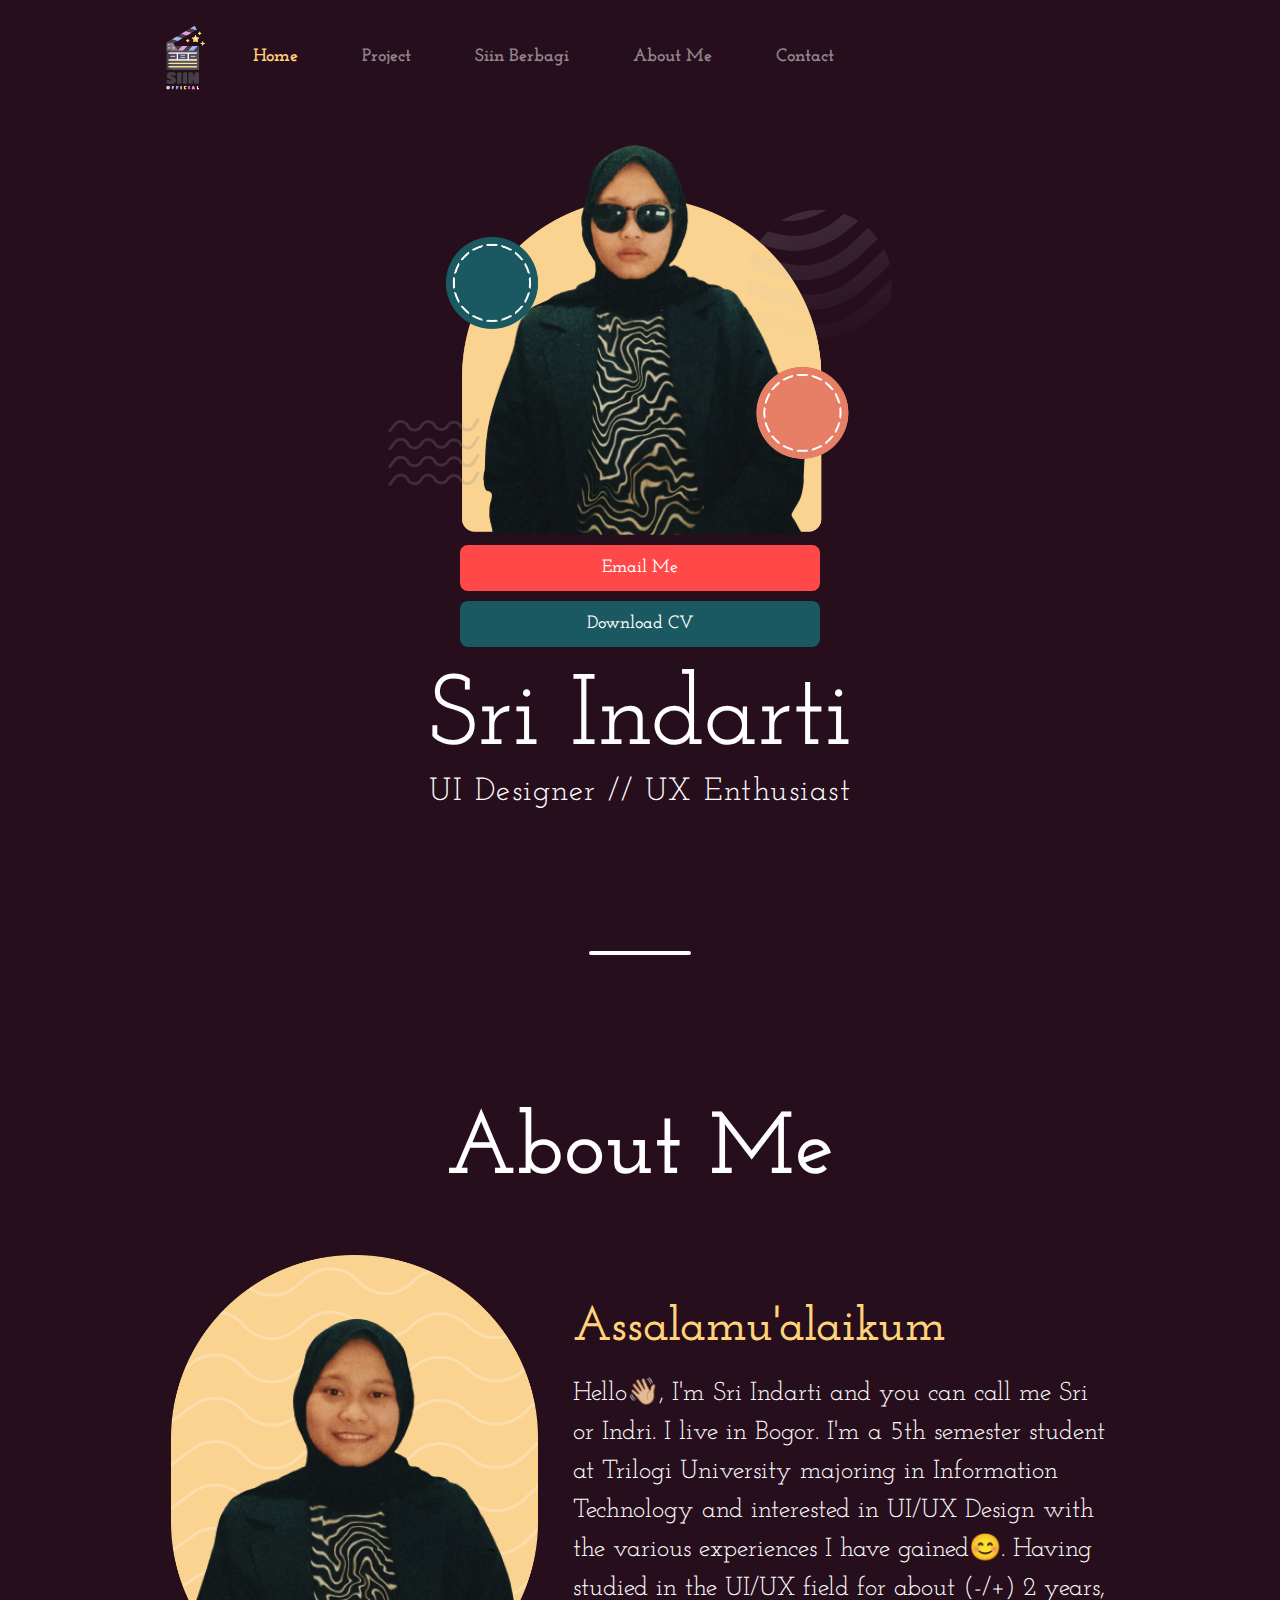
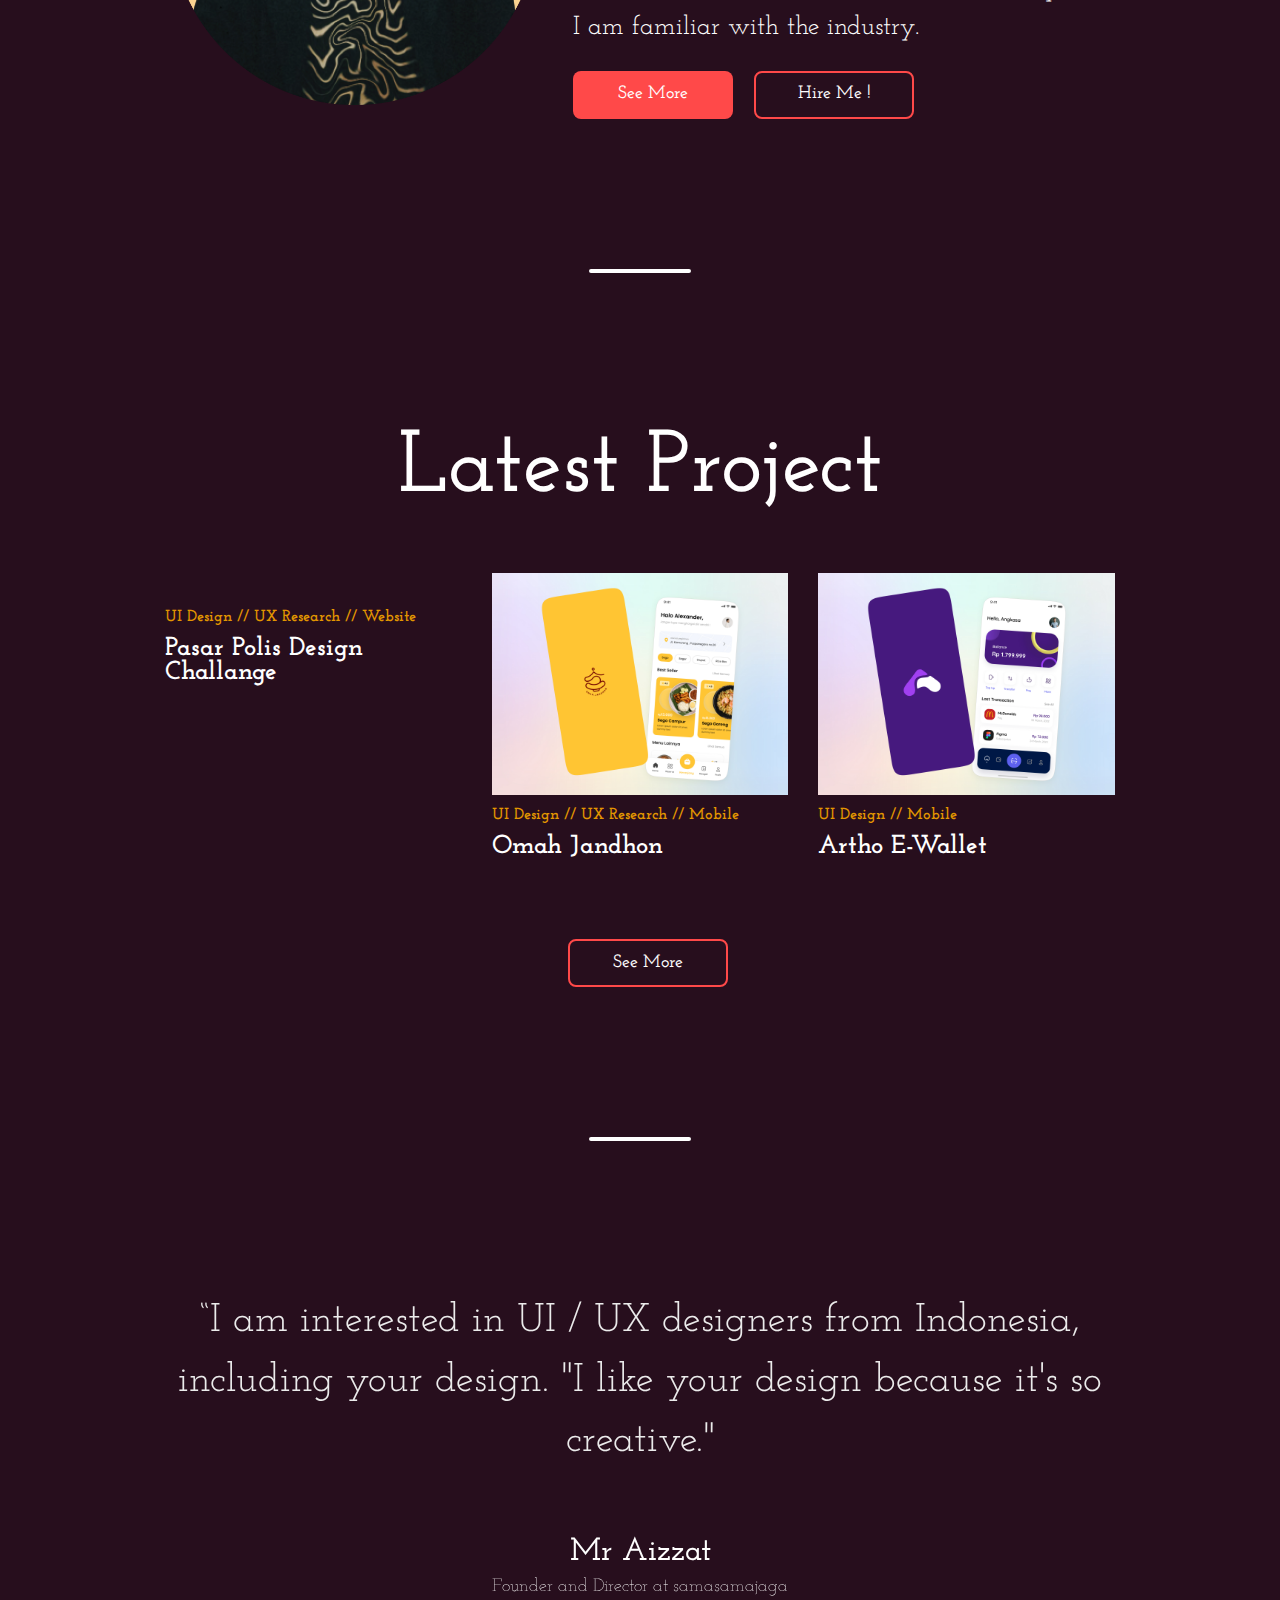
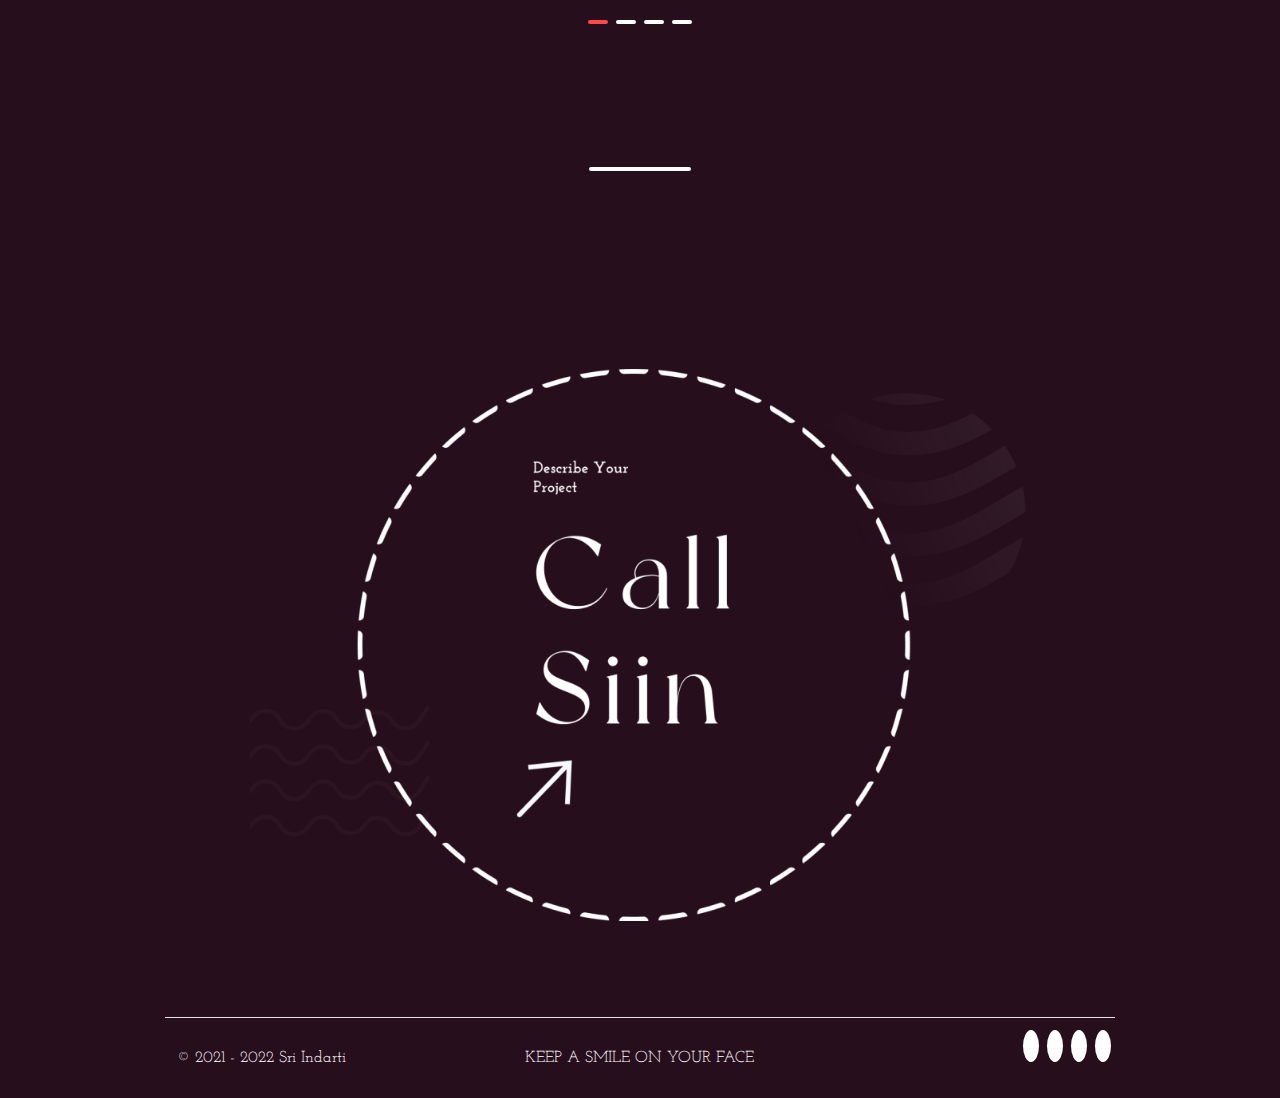
==== index.html @ 89e508bf "Tambah Project" ====
<!doctype html>
<html lang="en">

<head>
      <!-- Required meta tags -->
      <meta charset="utf-8">
      <meta name="viewport" content="width=device-width, initial-scale=1, shrink-to-fit=no">

      <!-- Bootstrap CSS -->
      <link rel="stylesheet" href="https://cdn.jsdelivr.net/npm/bootstrap@4.0.0/dist/css/bootstrap.min.css"
            integrity="sha384-Gn5384xqQ1aoWXA+058RXPxPg6fy4IWvTNh0E263XmFcJlSAwiGgFAW/dAiS6JXm" crossorigin="anonymous">

      <link href="css/landingpage.css" rel="stylesheet" type="text/css" media="screen" />

      <title>Sri Indarti</title>
</head>

<body>
      <!-- Navbar Start -->

      <nav class="navbar navbar-expand-lg navbar-dark">
            <a class="navbar-brand" href="index.html">
                  <img src="image/LGOGO SIIN.png" height="64" alt="">
            </a>
            <button class="navbar-toggler" type="button" data-toggle="collapse" data-target="#navbarNavAltMarkup"
                  aria-controls="navbarNavAltMarkup" aria-expanded="false" aria-label="Toggle navigation">
                  <span class="navbar-toggler-icon"></span>
            </button>
            <div class="collapse navbar-collapse" id="navbarNavAltMarkup">
                  <div class="navbar-nav">
                        <a style="color: #FFD37A;" class="nav-item nav-link active" href="index.html">Home</a>
                        <a class="nav-item nav-link" href="allProject.html">Project</a>
                        <a class="nav-item nav-link" href="siinBerbagi.html">Siin Berbagi</a>
                        <a class="nav-item nav-link" href="about.html">About Me</a>
                        <a class="nav-item nav-link" href="contact.html">Contact</a>
                  </div>
            </div>
      </nav>

      <!-- Navbar End -->


      <!-- Foto Start -->

      <div class="fotoUtama">
            <img class="fotoSatu" src="image/fotoTerbaru.png" height="420px" alt="">
      </div>

      <div class="button1">
            <a class="link" href="mailto:sriiindarti03@gmail.com">
                  <button type="button" class="btn btn-primary btn1">Email Me</button>
            </a>
      </div>

      <div class="button2">
            <a class="link" href="https://drive.google.com/file/d/1ih55jn61jZF_t4b8tbI4zZSFJkYlWLUg/view?usp=sharing" target="_blank">
                  <button type="button" class="btn btn-primary btn2">Download CV</button>
            </a>
      </div>

      <div class="nama">
            <h1>Sri Indarti</h1>
            <h2>UI Designer // UX Enthusiast</h2>
      </div>

      <!-- Foto End -->

      <hr class="garis">

      <div class="container-fluid about marginDiv ">
            <h1>About Me</h1>
            <div class="row">
                  <div class="col-lg-5 col-12" style="text-align: center;">
                        <img class="fotoDua" src="image/fotoKedua.png" height="450px" alt="">
                  </div>
                  <div class="col-lg-7 col-12 tengah">
                        <h4>Assalamu'alaikum</h4>
                        <p>Hello👋🏼, I'm Sri Indarti and you can call me Sri or Indri. I live in Bogor. I'm a 5th semester student at Trilogi University majoring in Information Technology and interested in UI/UX Design with the various experiences I have gained😊. Having studied in the UI/UX field for about (-/+) 2 years, I am familiar with the industry. </p>
                        <div class="buttonDouble" style="margin-top: 24px;">
                              <button onclick="location.href='about.html'" type="button" class="btn btn-primary btn3">See More</button>
                              <button type="button" class="btn btn-primary btn31">Hire Me !</button>
                        </div>
                  </div>
            </div>
      </div>

      <hr class="garis">

      <div class="container-fluid about marginDiv ">
            <h1>Latest Project</h1>
            <div class="row">
                  <div class="col-lg-4 col-12">
                        <div>
                              <a class="link" href="https://eight-corleggy-8d2.notion.site/Ada-yang-Baru-dari-Pasar-Polis-Employee-Benefit-2022-69cef97abc334b0baa855a4841270b34" target="_blank">
                                    <img class="fotoProject" src="image/Pasar Polis.jpg" width="100%" alt="">
                              </a>
                              
                        </div>
                        <small>UI Design // UX Research // Website</small>
                        <h3>Pasar Polis Design Challange</h3>
                  </div>
                  <div class="col-lg-4 col-12">
                        <div>
                              <a class="link" href="https://www.notion.so/Omah-Jandhon-a2ee71519dfa44f3a3e365c5f49aeabe" target="_blank">
                                    <img class="fotoProject" src="image/OmahJandhon.jpg" width="100%" alt="">
                              </a>
                              
                        </div>
                        <small>UI Design // UX Research // Mobile</small>
                        <h3>Omah Jandhon</h3>
                  </div>
                  <div class="col-lg-4 col-12">
                        <div>
                              <a class="link" href="https://dribbble.com/shots/18641428-Artho-E-Wallet?utm_source=Clipboard_Shot&utm_campaign=sriindarti&utm_content=Artho%20E-Wallet&utm_medium=Social_Share&utm_source=Clipboard_Shot&utm_campaign=sriindarti&utm_content=Artho%20E-Wallet&utm_medium=Social_Share" target="_blank">
                                    <img class="fotoProject" src="image/Artho.jpg" width="100%" alt="">
                              </a>
                              
                        </div>
                        <small>UI Design // Mobile</small>
                        <h3>Artho E-Wallet</h3>
                  </div>
            </div>
            <div class="buttonProject">
                  <button onclick="location.href='allProject.html'" type="button" class="btn btn-danger btn31">See More</button>
            </div>
            
      </div>

      <hr class="garis">

      <div class="container-fluid">
            <div class="row">
                  <div class="col-lg-12 mx-auto">
                        <div id="myCarousel" class="carousel slide" data-ride="carousel">
                              <!-- Carousel indicators -->
                              <ol class="carousel-indicators">
                                    <li data-target="#myCarousel" data-slide-to="0" class="active"></li>
                                    <li data-target="#myCarousel" data-slide-to="1"></li>
                                    <li data-target="#myCarousel" data-slide-to="2"></li>
                                    <li data-target="#myCarousel" data-slide-to="3"></li>
                              </ol>   

                              <!-- Wrapper for carousel items -->
                              <div class="carousel-inner">
                                    <div class="carousel-item active">
                                          <p class="testimonial">“I am interested in UI / UX designers from Indonesia, including your design. "I like your design because it's so creative."</p>
                                          <p class="overview">Mr Aizzat</p>
                                          <p class="job">Founder and Director at samasamajaga</p>
                                    </div>
                                    <div class="carousel-item">
                                          <p class="testimonial">“Sri is a person who very talented in UI/UX Design"</p>
                                          <p class="overview">Mr Haikal Naufal</p>
                                          <p class="job">CEO PT Ribrick Teknologi Utama</p>
                                    </div>
                                    <div class="carousel-item">
                                          <p class="testimonial">“Mrs. Sri Indarti Able to work well and professionally, responsible for the assigned tasks, has good skills and experience, can establish relationships and communication both to colleagues and to superiors, Active in team discussions & providing solutions to problems that occur, successfully carrying out all job well. As CEO, I see great potential in her and with proven quality of work and being able to make a real contribution to the company, I highly recommend her and will be a great and important asset. Good luck for your future career journey!"</p>
                                          <p class="overview">Mr Zaki Udin Fauzi Br Utoyo</p>
                                          <p class="job">CEO Career Network</p>
                                    </div>
                                    <div class="carousel-item">
                                          <p class="testimonial">“Mrs Indri has excellent skills in the field of UIUX Design, as well as high integrity. Mrs Indri can manage her time well, even when she is sidelined from lectures and other activities"</p>
                                          <p class="overview">Partner Division</p>
                                          <p class="job">Division UIUX Design at Career Network</p>
                                    </div>
                              </div>

                              <!-- Carousel controls -->
                              <a class="carousel-control-prev" href="#myCarousel" data-slide="prev">
                                    <i class="fa fa-angle-left"></i>
                              </a>
                              <a class="carousel-control-next" href="#myCarousel" data-slide="next">
                                    <i class="fa fa-angle-right"></i>
                              </a>
                        </div>
                  </div>
            </div>
      </div>
      

      <hr class="garis">


      <div class="fotoUtama">
            <a class="link" href="mailto:sriiindarti03@gmail.com">
                  <img class="fotoTiga" src="image/callSiin.png" height="600px" alt="">
            </a>
      </div>


      </div>

      <footer class="container-fluid">
            <hr color="white"/>
            <div class="row">
                  <div class="col-lg-4 footerLeft">
                        <p class="footerText">© 2021 - 2022 Sri Indarti</p>
                  </div>
                  <div class="col-lg-4 footerCenter">
                        <p class="footerText">KEEP A SMILE ON YOUR FACE</p>
                  </div>
                  <div class="col-lg-4 footerRight">
                        <a class="link" href="https://www.linkedin.com/in/sriindarti-0312/" target="_blank"> 
                              <ion-icon class="iconCss" name="logo-linkedin"></ion-icon>
                        </a>
                        <a class="link" href="https://www.instagram.com/sriiiindarti_/" target="_blank"> 
                              <ion-icon class="iconCss" name="logo-instagram"></ion-icon>
                        </a>
                        <a class="link" href="https://www.behance.net/sriindarti" target="_blank"> 
                              <ion-icon class="iconCss" name="logo-behance"></ion-icon>
                        </a>
                        <a class="link" href="https://dribbble.com/sriindarti" target="_blank"> 
                              <ion-icon class="iconCss" name="logo-dribbble"></ion-icon>
                        </a>                       
                  </div>
            </div>
            
      </footer>

      
      <!-- ICON IONS -->
      <script type="module" src="https://unpkg.com/ionicons@5.5.2/dist/ionicons/ionicons.esm.js"></script>
      <script nomodule src="https://unpkg.com/ionicons@5.5.2/dist/ionicons/ionicons.js"></script>


      <!-- Optional JavaScript -->
      <!-- jQuery first, then Popper.js, then Bootstrap JS -->
      <script src="https://code.jquery.com/jquery-3.2.1.slim.min.js"
            integrity="sha384-KJ3o2DKtIkvYIK3UENzmM7KCkRr/rE9/Qpg6aAZGJwFDMVNA/GpGFF93hXpG5KkN" crossorigin="anonymous">
      </script>
      <script src="https://cdn.jsdelivr.net/npm/popper.js@1.12.9/dist/umd/popper.min.js"
            integrity="sha384-ApNbgh9B+Y1QKtv3Rn7W3mgPxhU9K/ScQsAP7hUibX39j7fakFPskvXusvfa0b4Q" crossorigin="anonymous">
      </script>
      <script src="https://cdn.jsdelivr.net/npm/bootstrap@4.0.0/dist/js/bootstrap.min.js"
            integrity="sha384-JZR6Spejh4U02d8jOt6vLEHfe/JQGiRRSQQxSfFWpi1MquVdAyjUar5+76PVCmYl" crossorigin="anonymous">
      </script>
</body>

</html>
---- css/landingpage.css ----
@import url('https://fonts.googleapis.com/css2?family=Josefin+Slab:wght@300;400;500;600;700&family=Roboto+Flex:opsz@8..144&display=swap');

:root
{
      --mainColor:#270E1D;
      --white: #fff;
      --red: #FF4949;
      --green: #1A5862;
      --yellow: #FFD37A;
      --orange: #E29600;
      --softGrey: #ebebeb;
}

body{
      font-family: 'Josefin Slab', serif;
      padding: 0px 150px;
      background-color: var(--mainColor);
}

.contoh{
      background-color: yellow;
}

.garis{
      width: 10%;
      margin-top: 150px;
      margin-bottom: 150px;
      align-items: center;
      border-radius: 8px;
      border: 2px solid var(--white);
      background-color: var(--white);
}

.marginDiv{
      margin-top: 156px;
}

/* ------------- Navbar ------------- */
.navbar{
      font-size: 18px;
      font-weight: bold;
      background-color: var(--mainColor);  
}

.nav-item{
      margin: 16px 24px;
      color: yellow;
}

.nav-item .nav-link{
      color: yellow;
}

.navbar-nav{
      padding: 12px 0px;
}


/* ------------- content ------------- */
.fotoUtama{
      text-align: center;
}

.link{
      text-decoration: none;
      color: var(--white);
}

.btn{
      border: none;
      border-radius: 8px;
}

.button1{
      position: sticky;
      text-align: center;
      margin: 10px;
}

.btn1{
      background-color: var(--red); 
      text-align: center;
      font-weight: 600;
      font-size: 18px;
      width: 360px;
      height: 46px;
}

.button2{
      position: sticky;
      text-align: center;
      margin: 10px;
}

.btn2{
      background-color: var(--green);
      text-align: center;
      font-weight: 600;
      font-size: 18px;
      width: 360px;
      height: 46px;
}

.nama{
      text-align: center;
}

.nama h1{
      text-align: center;
      font-family: 'Josefin Slab';
      font-style: normal;
      font-weight: 500;
      font-size: 100px;
      line-height: 80px;
      margin-top: 32px;
      color: var(--white);
}

.nama h2{
      font-family: 'Josefin Slab';
      font-style: normal;
      font-weight: 400;
      font-size: 32px;
      line-height: 18px;
      letter-spacing: 1.5px;
      margin-top: 24px;
      margin-bottom: 150px;
      color: var(--white);
}

.tengah{
      margin-top: 45px;
}

.about h1{
      text-align: center;
      font-family: 'Josefin Slab';
      font-style: normal;
      font-weight: 600;
      font-size: 88px;
      line-height: 80px;
      margin-bottom: 64px;
      color: var(--white);
}

.about h4{
      font-size: 48px;
      font-weight: 600;
      color: var(--yellow);
}

.about h3{
      font-style: normal;
      font-weight: 800;
      font-size: 26px;
      line-height: 24px;
      color: var(--white);
}

.about small{
      font-weight: 700;
      font-size: 16px;
      line-height: 40px;
      color: var(--orange);
}

.about p{
      margin-top: 16px;
      font-size: 26px;
      font-weight: 400px;
      color: var(--white);
}

.btn3{
      background-color: var(--red);
      width: 160px;
      height: 48px;
      text-align: center;
      font-weight: 600;
      font-size: 18px;
      border-radius: 8px;
}

.btn31{
      background-color: var(--mainColor);
      width: 160px;
      height: 48px;
      text-align: center;
      font-weight: 600;
      font-size: 18px;
      margin-left: 16px;
      border-radius: 8px;
      border: 2px solid var(--red);
}


/* ------------- Testimonial ------------- */
.testimonial{
      font-size: 40px;
}

.col-center {
	margin: 0 auto;
	float: none !important;
}

.carousel .carousel-item {
	color: var(--softGrey);
	font-size: 14px;
	text-align: center;
	overflow: hidden;
	min-height: 290px;
}

.carousel .overview {	
	font-family: 'Josefin Slab';
      font-style: normal;
      font-weight: 600;
      font-size: 32px;
      line-height: 18px;
      margin-top: 72px;
      margin-bottom: 20px;
      color: var(--white);
}

.carousel .job {
      font-weight: 200;
      font-size: 18px;
      line-height: 12px;
      color: var(--white);
      margin-bottom: 24px;
}

.carousel-indicators {
	bottom: -24px;
}

.carousel-indicators li, .carousel-indicators li.active {
	width: 20px;
	height: 4px;
	margin: 1px 4px;
	border-radius: 50px;
	border: none;
}

.carousel-indicators li {	
	background: var(--white);
	border-color: transparent;
}

.carousel-indicators li.active {	
	background: var(--red);		
}

.footerText{
      height: 16px;
      padding: 8px;
      color: var(--white);
      margin: 4px;
}

.iconCss{
      height: 16px;
      width: 16px;
      padding: 8px;
      color: var(--mainColor);
      background-color: var(--white);
      border-radius: 100%;
      margin: 4px;
}

.buttonProject{
      text-align: center;
      align-items: center;
      margin-top: 72px;
}

footer{
      margin-top: 96px;
      margin-bottom: 40px;
}

.footerLeft{
      text-align: left;
}

.footerCenter{
      text-align: center;
}

.footerRight{
      text-align: right;
}


/* ------------- Media Queries ------------- */
@media screen and (max-width: 500px) {
      body{
            font-family: 'Josefin Slab', serif;
            padding: 16px 16px;
            background-color: var(--mainColor);
      }

      .garis{
            width: 10%;
            margin-top: 96px;
            margin-bottom: 96px;
            align-items: center;
            border-radius: 8px;
            border: 2px solid var(--white);
            background-color: var(--white);
      }

      img{
            height: 40px;
      }
      .fotoSatu{
            height: 275px;
            margin-top: 24px;
      }
      .button1{
            position: sticky;
            text-align: center;
            margin: 10px;
      }

      .btn1{
            background-color: var(--red);
            width: 250px;
            height: 45px;
            text-align: center;
            font-weight: 600;
            font-size: 16px;
      }

      .button2{
            position: sticky;
            text-align: center;
            margin: 10px;
      }
      
      .btn2{
            background-color: var(--green);
            width: 250px;
            height: 45px;
            text-align: center;
            font-weight: 600;
            font-size: 16px;
      }
      
      .nama h1{
            text-align: center;
            font-family: 'Josefin Slab';
            font-style: normal;
            font-weight: 500;
            font-size: 72px;
            line-height: 80px;
            margin-top: 24px;
            color: var(--white);
      }

      .nama h2{
            font-family: 'Josefin Slab';
            font-style: normal;
            font-weight: 400;
            font-size: 22px;
            line-height: 18px;
            letter-spacing: 1.5px;
            margin-top: 12px;
            color: var(--white);
      }

      .about h1{
            text-align: center;
            font-family: 'Josefin Slab';
            font-style: normal;
            font-weight: 600;
            font-size: 60px;
            line-height: 64px;
            margin-bottom: 40px;
            margin-top: 0px;
            color: var(--white);
      }

      .about h3{
            font-style: normal;
            font-weight: 800;
            font-size: 26px;
            line-height: 24px;
            color: var(--white);
            margin-bottom: 35px;
      }
      
      .about small{
            font-weight: 600;
            font-size: 15px;
            line-height: 40px;
            color: var(--yellow);
      }

      .fotoProject{
            width: 100%;
            height: 100%;
      }
      .fotoDua{
            height: 300px;
      }

      .about h4{
            text-align: center;
            font-size: 40px;
            font-weight: 600;
            color: var(--yellow);
      }
      
      .about p{
            text-align: center;
            margin-top: 16px;
            font-size: 18px;
            font-weight: 400px;
            color: var(--white);
      }

      .buttonDouble{
            text-align: center;
      }

      .btn3{
            background-color: var(--red);
            width: 130px;
            height: 48px;
            text-align: center;
            font-weight: 600;
            font-size: 18px;
            border-radius: 8px;
      }
      
      .btn31{
            background-color: var(--mainColor);
            width: 130px;
            height: 48px;
            text-align: center;
            font-weight: 600;
            font-size: 18px;
            margin-left: 16px;
            border-radius: 8px;
            border: 2px solid var(--red);
      }

      .fotoTiga{
            height: 250px;
            margin-top: -70px;
      }

      .buttonProject{
            text-align: center;
            align-items: center;
            margin-top: 24px;
      }

      .testimonial{
            font-size: 28px;
      }

      .carousel .overview {	
            font-family: 'Josefin Slab';
            font-style: normal;
            font-weight: 600;
            font-size: 20px;
            line-height: 18px;
            margin-top: 72px;
            margin-bottom: 20px;
            color: var(--white);
      }
      
      .carousel .job {
            font-weight: 200;
            font-size: 13px;
            line-height: 12px;
            color: var(--white);
            margin-bottom: 24px;
      }

      .footerLeft{
            text-align: center;
            margin-top: 16px;
      }
      
      .footerCenter{
            text-align: center;
            margin-top: 24px;
      }
      
      .footerRight{
            text-align: center;
            margin-top: 32px;
      }
}
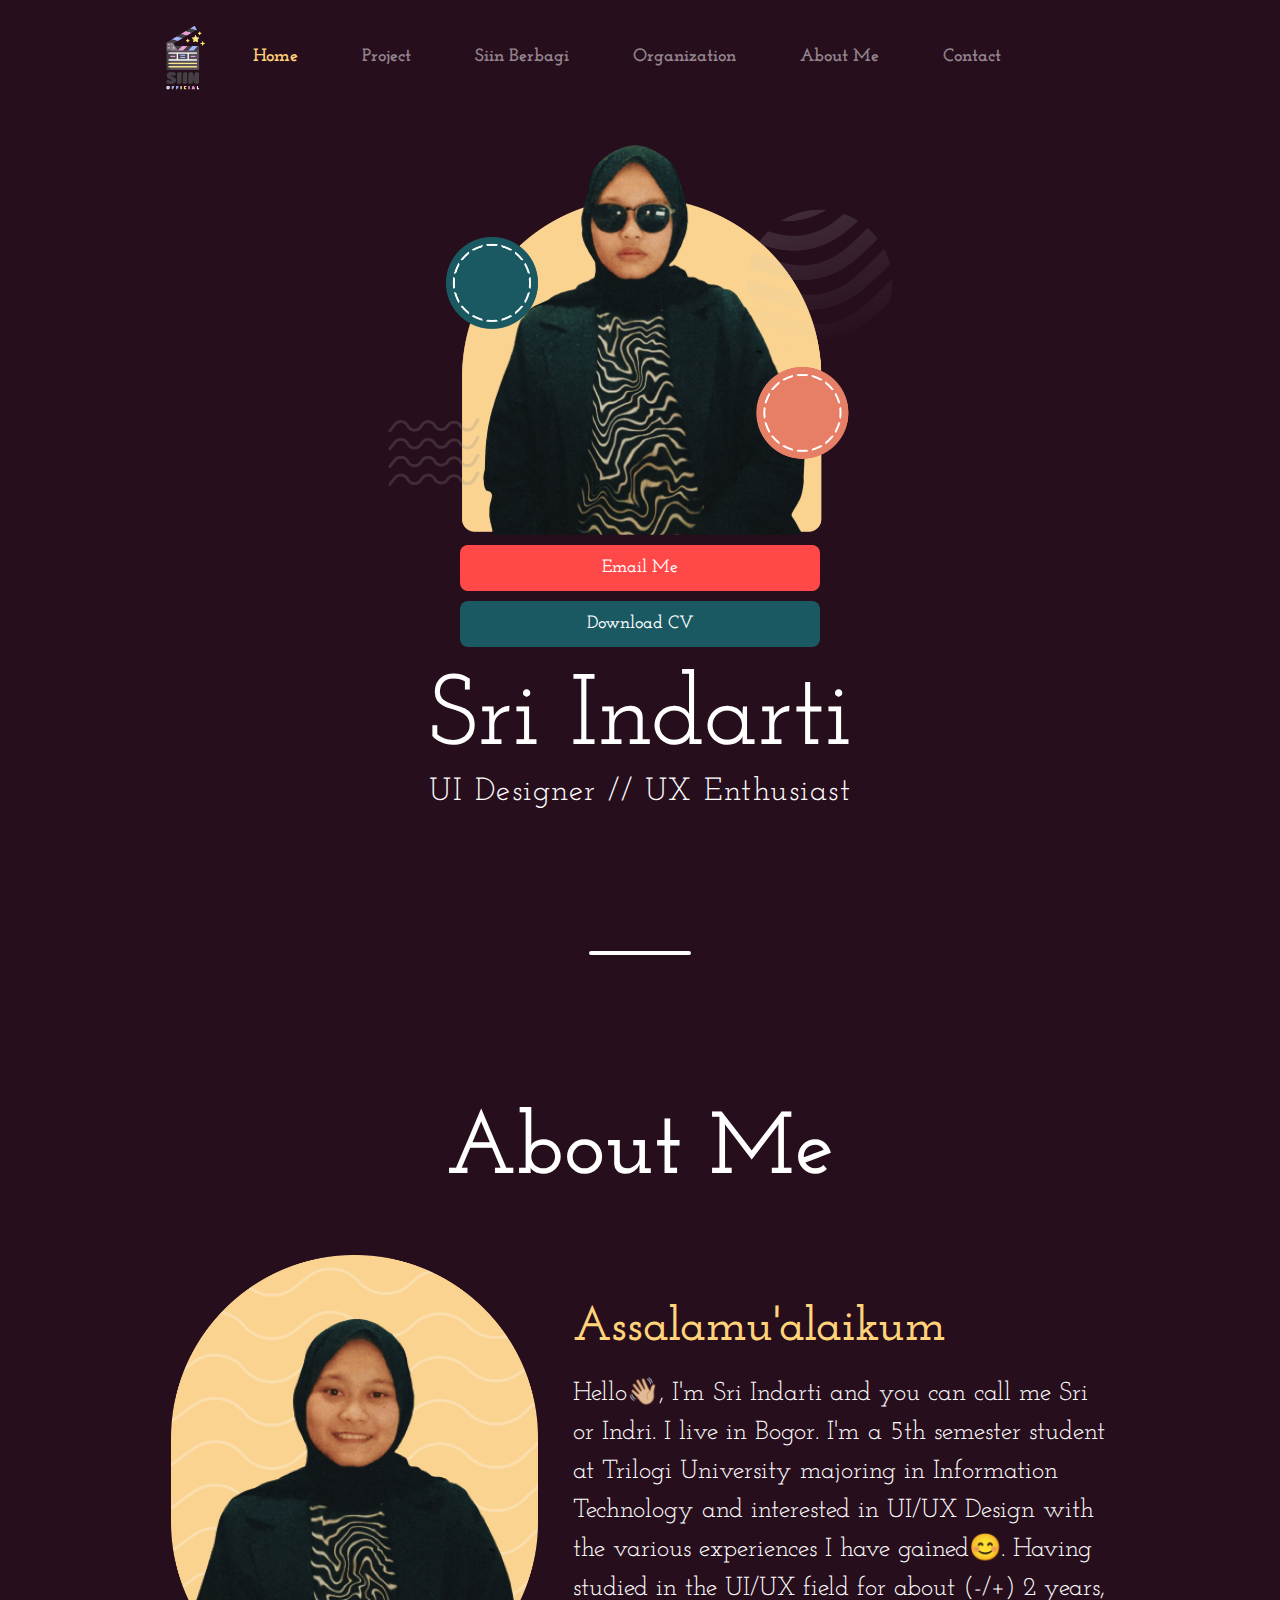
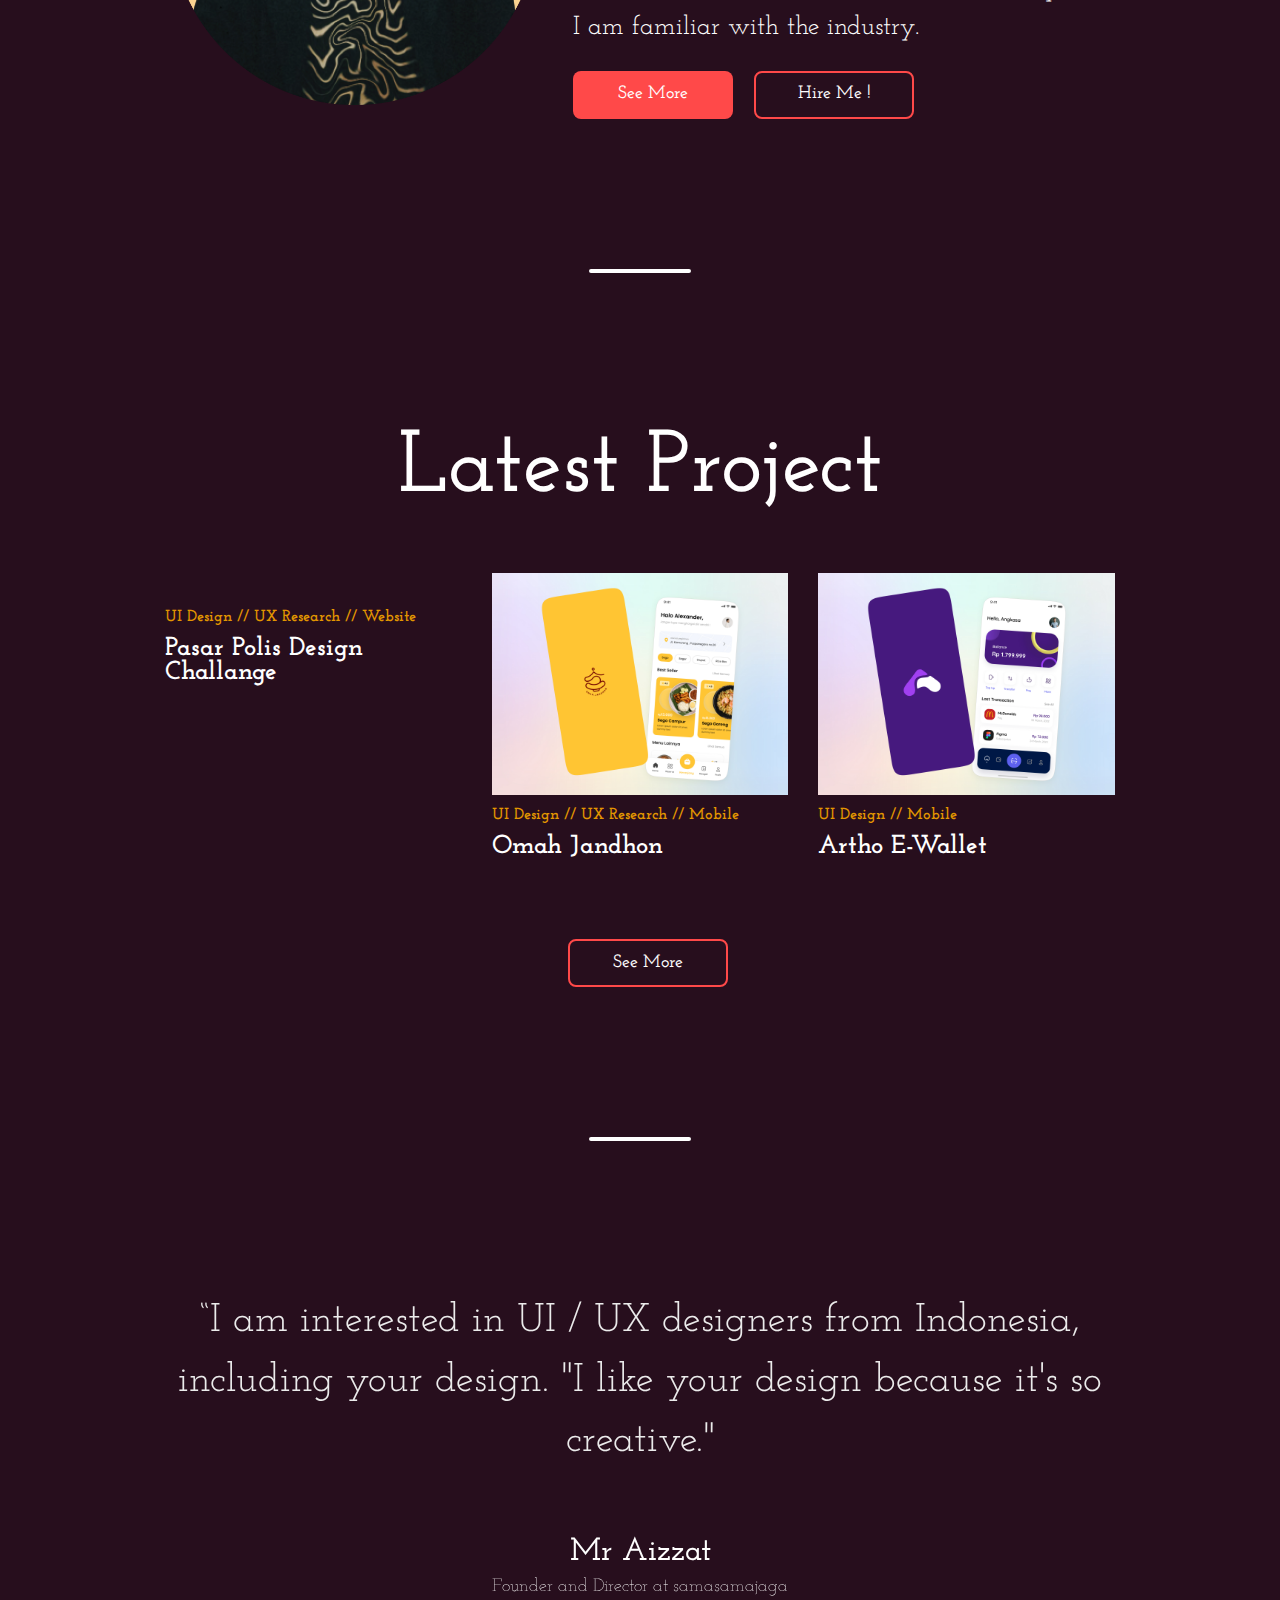
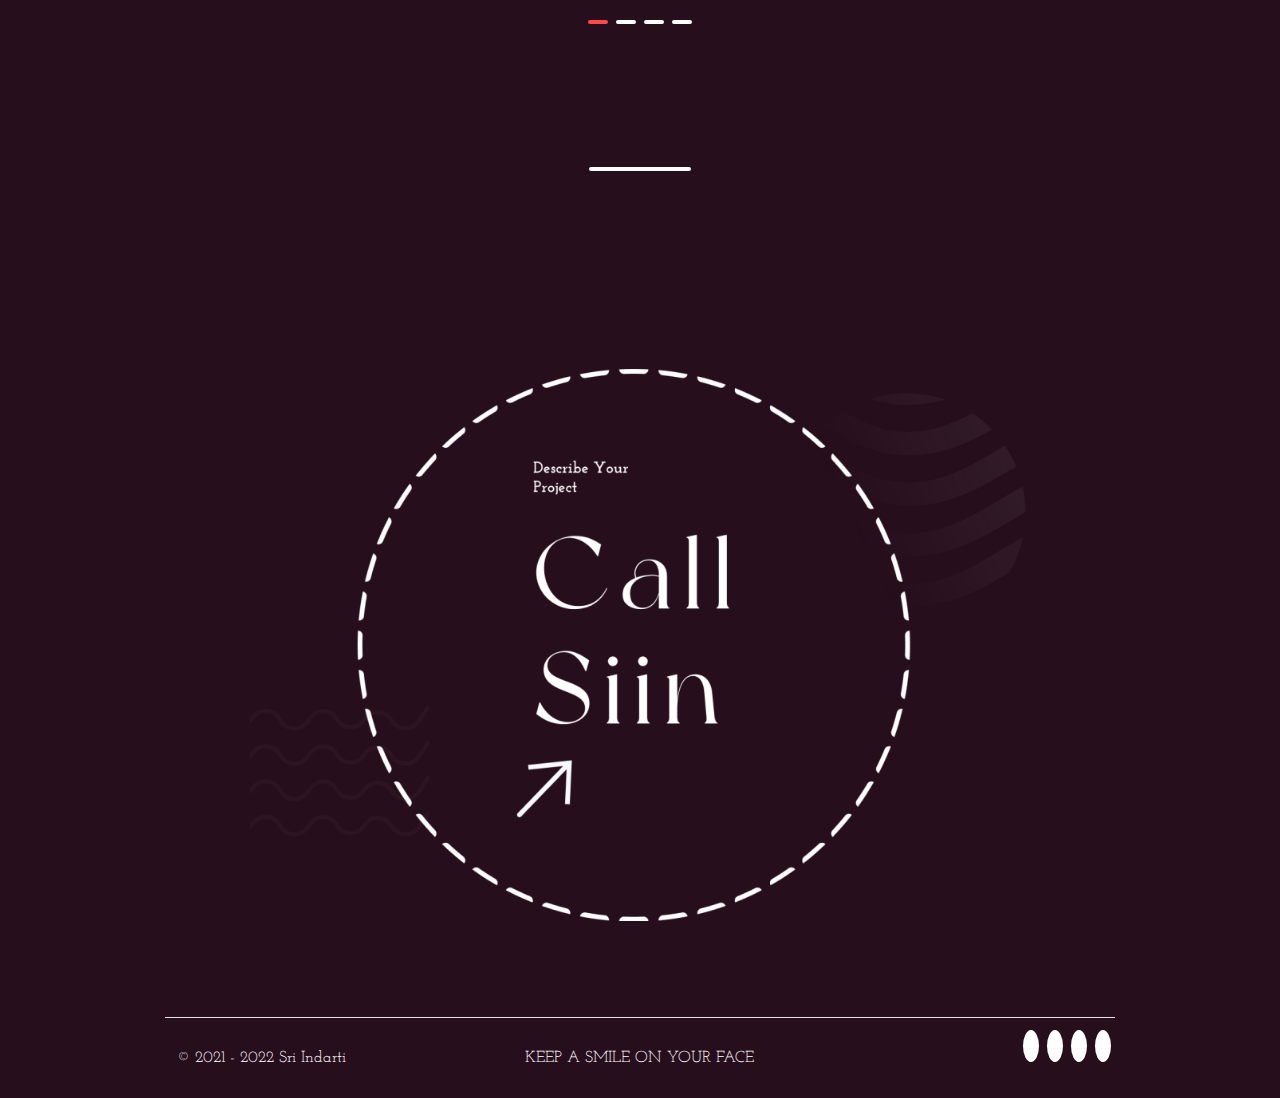
==== commit 0012eaa5: "Nambahin Nav Organization" ====
--- a/index.html
+++ b/index.html
@@ -31,6 +31,7 @@
                         <a style="color: #FFD37A;" class="nav-item nav-link active" href="index.html">Home</a>
                         <a class="nav-item nav-link" href="allProject.html">Project</a>
                         <a class="nav-item nav-link" href="siinBerbagi.html">Siin Berbagi</a>
+                        <a class="nav-item nav-link" href="contact.html">Organization</a>
                         <a class="nav-item nav-link" href="about.html">About Me</a>
                         <a class="nav-item nav-link" href="contact.html">Contact</a>
                   </div>
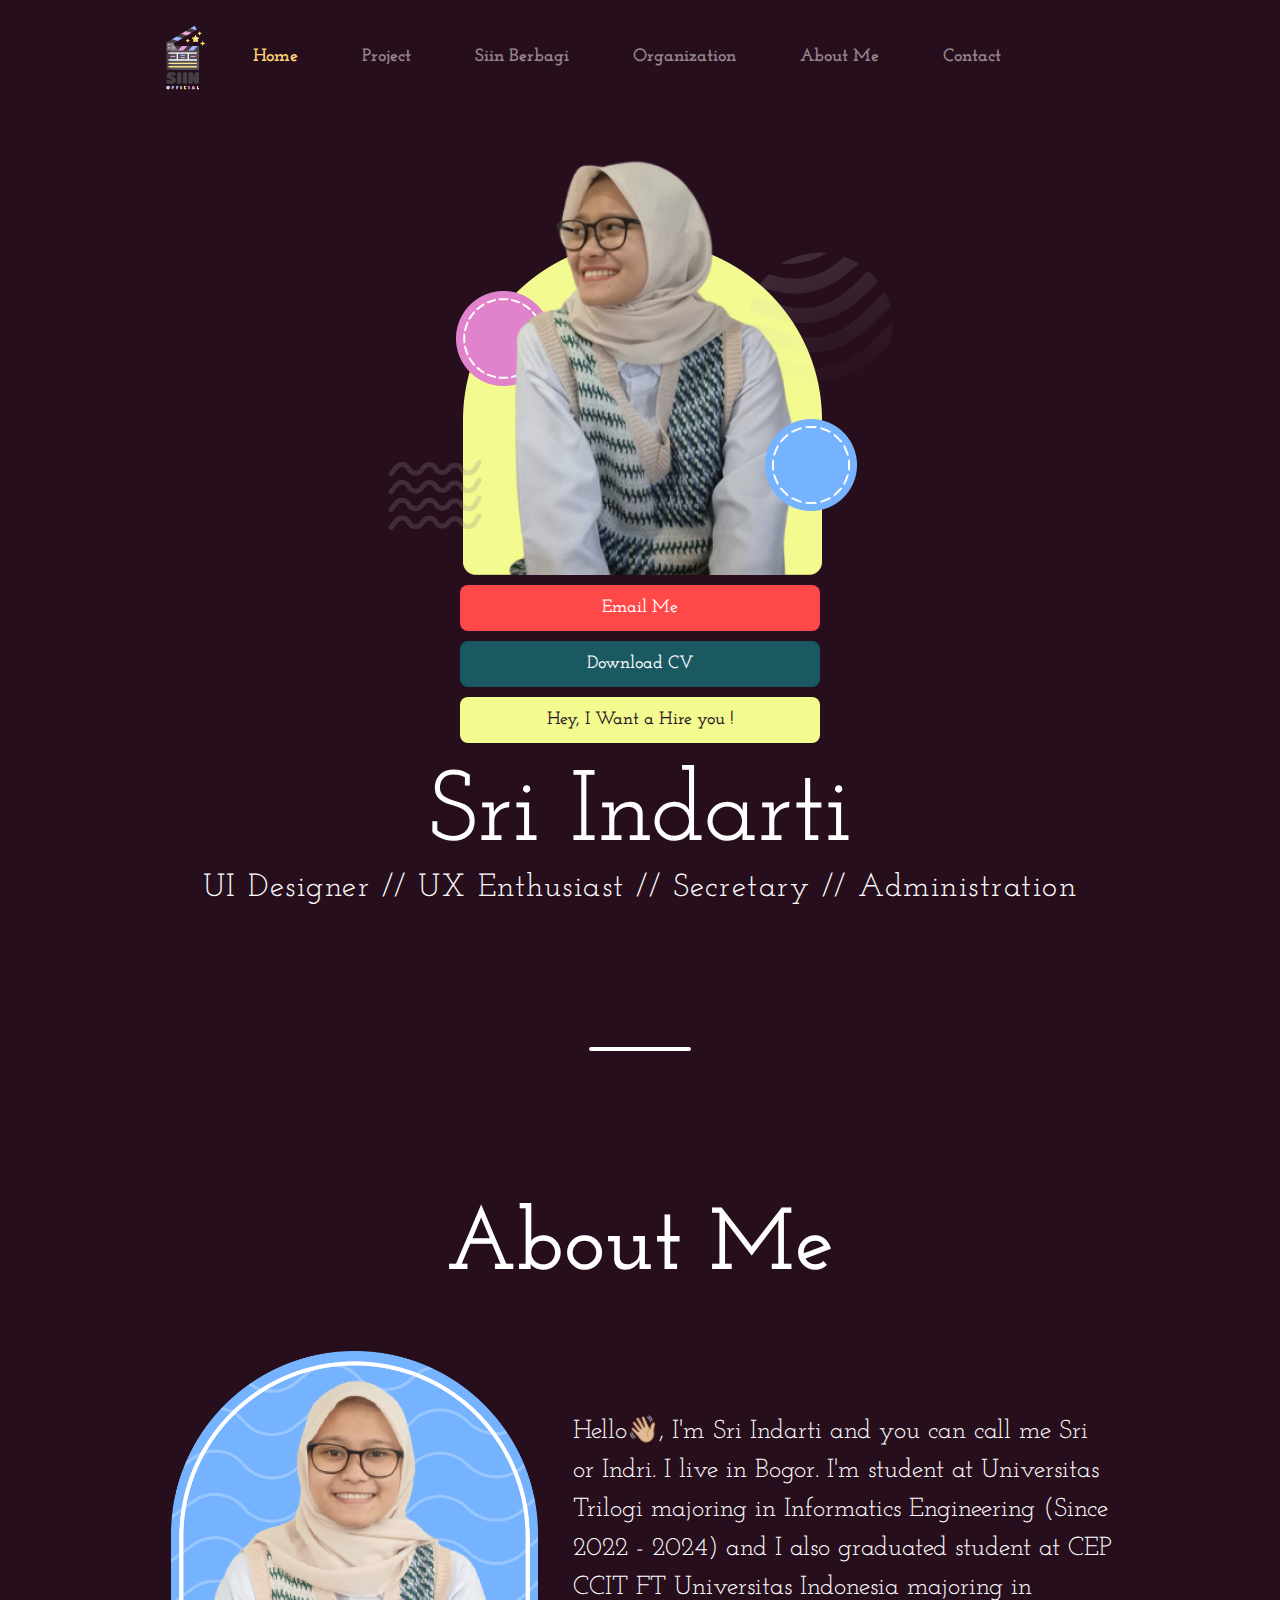
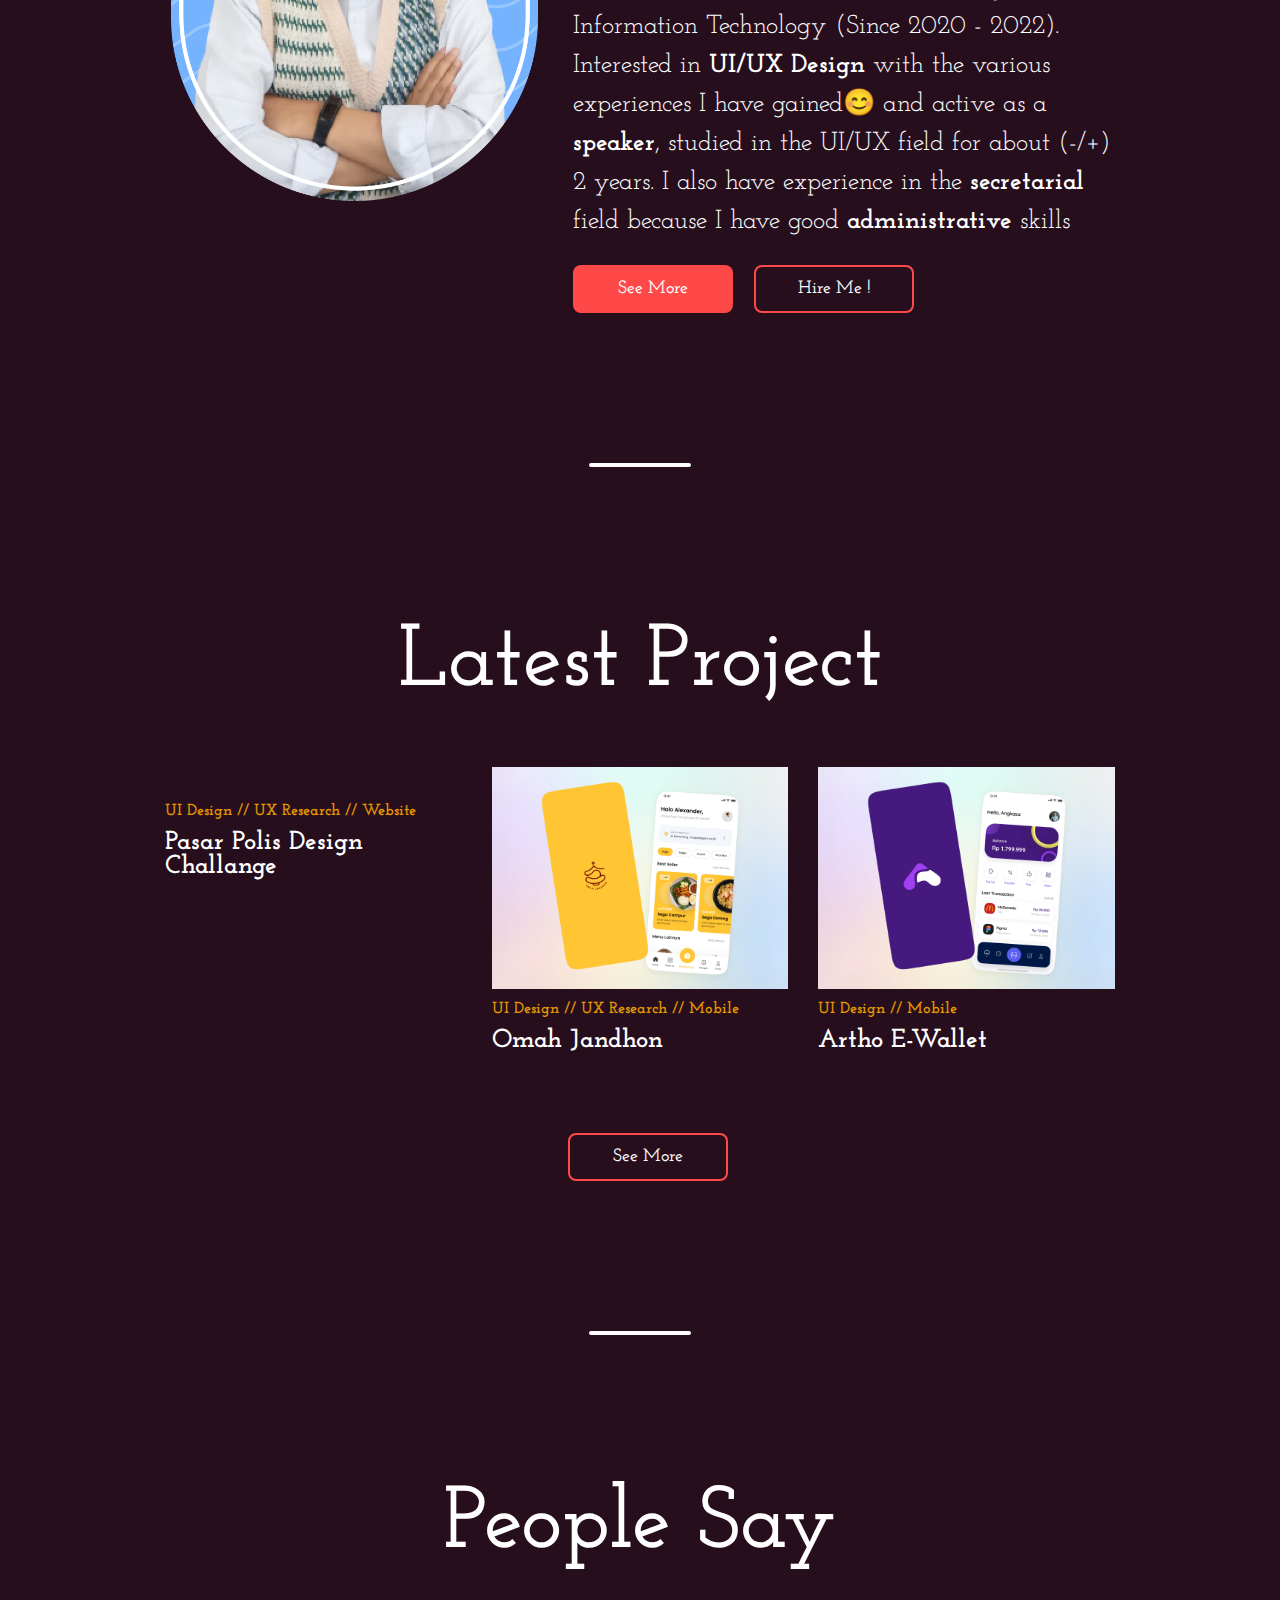
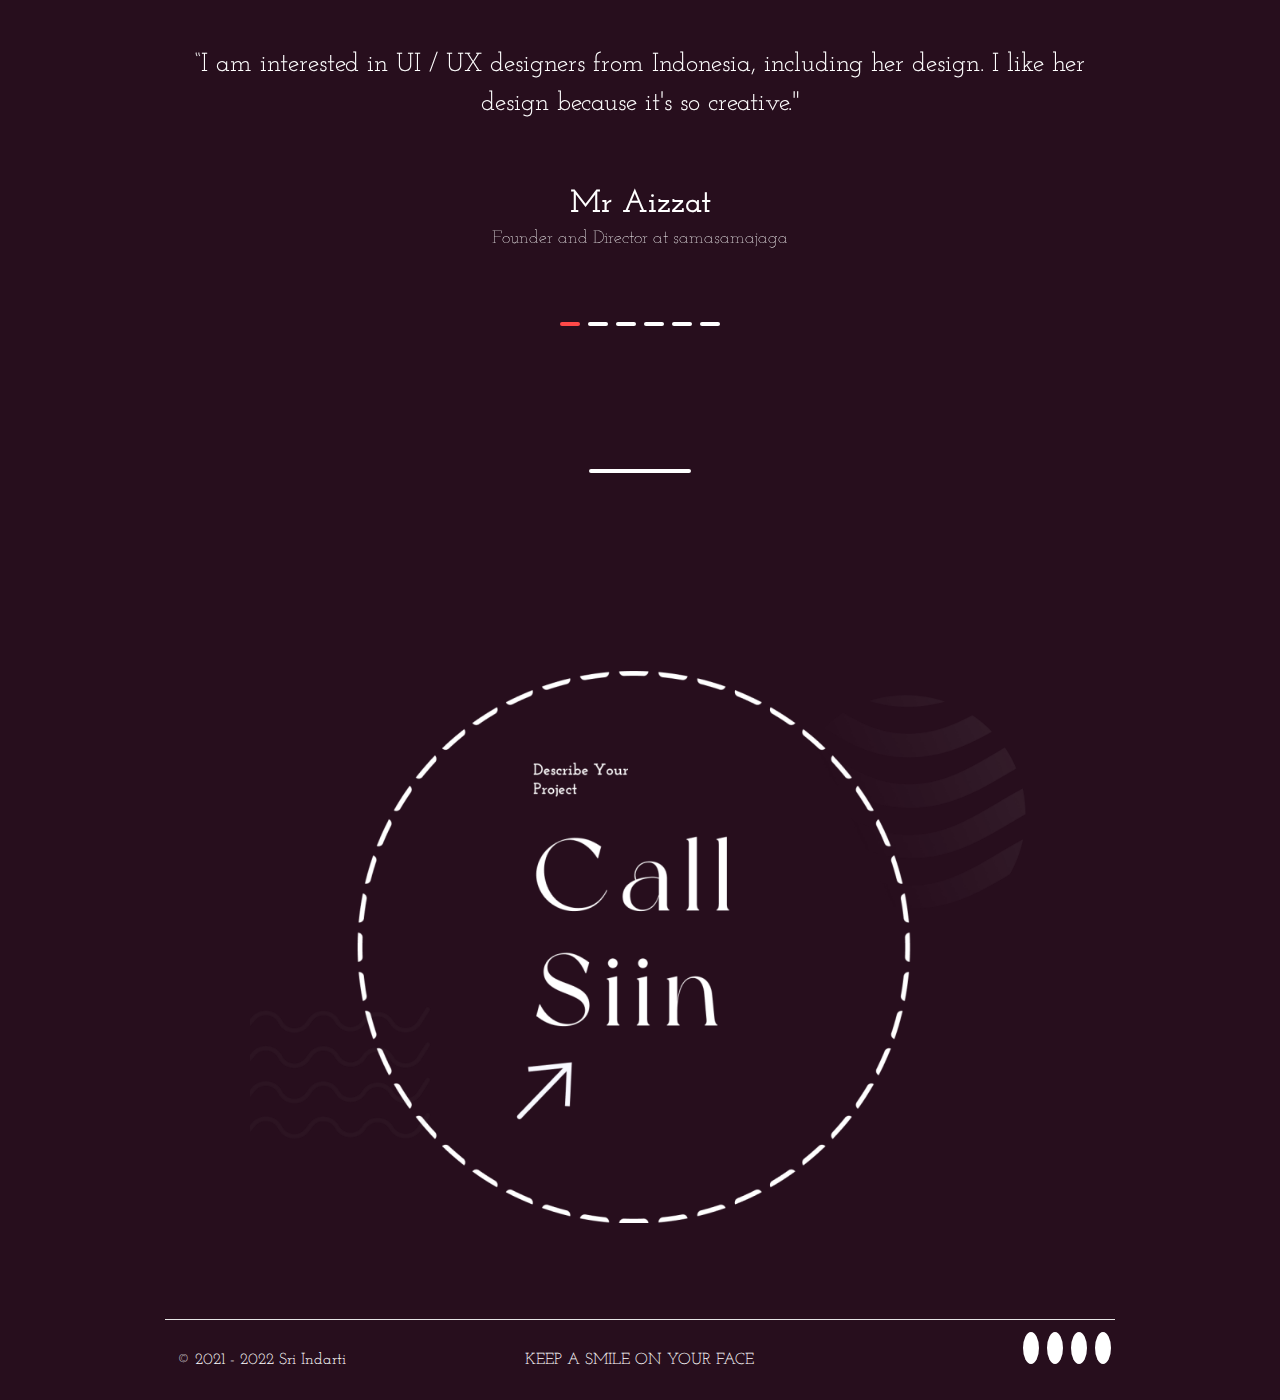
==== commit 142310f2: "Ubah Home" ====
--- a/index.html
+++ b/index.html
@@ -44,7 +44,7 @@
       <!-- Foto Start -->
 
       <div class="fotoUtama">
-            <img class="fotoSatu" src="image/fotoTerbaru.png" height="420px" alt="">
+            <img class="fotoSatu" src="image/fotoTerbaru.png" height="460px" alt="">
       </div>
 
       <div class="button1">
@@ -59,9 +59,15 @@
             </a>
       </div>
 
+      <div class="button3q">
+            <a class="link" href="mailto:sriiindarti03@gmail.com">
+                  <button type="button" class="btn btn-primary btn3q">Hey, I Want a Hire you !</button>
+            </a>
+      </div>
+
       <div class="nama">
             <h1>Sri Indarti</h1>
-            <h2>UI Designer // UX Enthusiast</h2>
+            <h2>UI Designer // UX Enthusiast // Secretary // Administration</h2>
       </div>
 
       <!-- Foto End -->
@@ -75,8 +81,8 @@
                         <img class="fotoDua" src="image/fotoKedua.png" height="450px" alt="">
                   </div>
                   <div class="col-lg-7 col-12 tengah">
-                        <h4>Assalamu'alaikum</h4>
-                        <p>Hello👋🏼, I'm Sri Indarti and you can call me Sri or Indri. I live in Bogor. I'm a 5th semester student at Trilogi University majoring in Information Technology and interested in UI/UX Design with the various experiences I have gained😊. Having studied in the UI/UX field for about (-/+) 2 years, I am familiar with the industry. </p>
+                      
+                        <p>Hello👋🏼, I'm Sri Indarti and you can call me Sri or Indri. I live in Bogor. I'm student at Universitas Trilogi majoring in Informatics Engineering (Since 2022 - 2024) and I also graduated student at CEP CCIT FT Universitas Indonesia majoring in Information Technology (Since 2020 - 2022). Interested in <b>UI/UX Design</b> with the various experiences I have gained😊 and active as a <b>speaker</b>, studied in the UI/UX field for about (-/+) 2 years. I also have experience in the <b>secretarial</b> field because I have good <b>administrative</b> skills</p>
                         <div class="buttonDouble" style="margin-top: 24px;">
                               <button onclick="location.href='about.html'" type="button" class="btn btn-primary btn3">See More</button>
                               <button type="button" class="btn btn-primary btn31">Hire Me !</button>
@@ -100,6 +106,7 @@
                         <small>UI Design // UX Research // Website</small>
                         <h3>Pasar Polis Design Challange</h3>
                   </div>
+
                   <div class="col-lg-4 col-12">
                         <div>
                               <a class="link" href="https://www.notion.so/Omah-Jandhon-a2ee71519dfa44f3a3e365c5f49aeabe" target="_blank">
@@ -110,6 +117,7 @@
                         <small>UI Design // UX Research // Mobile</small>
                         <h3>Omah Jandhon</h3>
                   </div>
+                  
                   <div class="col-lg-4 col-12">
                         <div>
                               <a class="link" href="https://dribbble.com/shots/18641428-Artho-E-Wallet?utm_source=Clipboard_Shot&utm_campaign=sriindarti&utm_content=Artho%20E-Wallet&utm_medium=Social_Share&utm_source=Clipboard_Shot&utm_campaign=sriindarti&utm_content=Artho%20E-Wallet&utm_medium=Social_Share" target="_blank">
@@ -129,7 +137,8 @@
 
       <hr class="garis">
 
-      <div class="container-fluid">
+      <div class="container-fluid about">
+            <h1>People Say</h1>
             <div class="row">
                   <div class="col-lg-12 mx-auto">
                         <div id="myCarousel" class="carousel slide" data-ride="carousel">
@@ -139,29 +148,46 @@
                                     <li data-target="#myCarousel" data-slide-to="1"></li>
                                     <li data-target="#myCarousel" data-slide-to="2"></li>
                                     <li data-target="#myCarousel" data-slide-to="3"></li>
+                                    <li data-target="#myCarousel" data-slide-to="4"></li>
+                                    <li data-target="#myCarousel" data-slide-to="5"></li>
                               </ol>   
 
                               <!-- Wrapper for carousel items -->
                               <div class="carousel-inner">
                                     <div class="carousel-item active">
-                                          <p class="testimonial">“I am interested in UI / UX designers from Indonesia, including your design. "I like your design because it's so creative."</p>
+                                          <p class="testimonial">“I am interested in UI / UX designers from Indonesia, including her design. I like her design because it's so creative."</p>
                                           <p class="overview">Mr Aizzat</p>
                                           <p class="job">Founder and Director at samasamajaga</p>
                                     </div>
+
                                     <div class="carousel-item">
                                           <p class="testimonial">“Sri is a person who very talented in UI/UX Design"</p>
                                           <p class="overview">Mr Haikal Naufal</p>
                                           <p class="job">CEO PT Ribrick Teknologi Utama</p>
                                     </div>
-                                    <div class="carousel-item">
-                                          <p class="testimonial">“Mrs. Sri Indarti Able to work well and professionally, responsible for the assigned tasks, has good skills and experience, can establish relationships and communication both to colleagues and to superiors, Active in team discussions & providing solutions to problems that occur, successfully carrying out all job well. As CEO, I see great potential in her and with proven quality of work and being able to make a real contribution to the company, I highly recommend her and will be a great and important asset. Good luck for your future career journey!"</p>
+
+                                    <div class="carousel-item">
+                                          <p class="testimonial">“Mrs. Sri Indarti Able to work well and professionally, responsible for the assigned tasks, has good skills and experience, Active in team discussions & providing solutions to problems that occur. As CEO, I see great potential in her and with proven quality of work and being able to make a real contribution to the company, I highly recommend her and will be a great and important asset.</p>
                                           <p class="overview">Mr Zaki Udin Fauzi Br Utoyo</p>
                                           <p class="job">CEO Career Network</p>
                                     </div>
+
                                     <div class="carousel-item">
                                           <p class="testimonial">“Mrs Indri has excellent skills in the field of UIUX Design, as well as high integrity. Mrs Indri can manage her time well, even when she is sidelined from lectures and other activities"</p>
                                           <p class="overview">Partner Division</p>
                                           <p class="job">Division UIUX Design at Career Network</p>
+                                    </div>
+
+                                    <div class="carousel-item">
+                                          <p class="testimonial">“Sri is a great woman in the technology field, especially as a UI/UX Designer. She is active, communicative, and takes the initiative to perfect the UI/UX design until it is perfect and the results of the work are neat, fast, and on time."</p>
+                                          <p class="overview">Ismoyo Novianto Setyadi</p>
+                                          <p class="job">Founder Kampus Tutor</p>
+                                    </div>
+
+                                    <div class="carousel-item">
+                                          <p class="testimonial">“Sri excels in analyzing, documenting, and specifying how our users engage with our app. Her talent for collecting feedback and researching user interactions is truly remarkable. Shortly after the release of our new app design, we received overwhelmingly positive feedback from our users. We are incredibly grateful to have had the opportunity to collaborate with Sri."</p>
+                                          <p class="overview">Fikri Haikal</p>
+                                          <p class="job">Delifoody Co-Founder</p>
                                     </div>
                               </div>
 
--- a/css/landingpage.css
+++ b/css/landingpage.css
@@ -101,6 +101,22 @@
       height: 46px;
 }
 
+.button3q{
+      position: sticky;
+      text-align: center;
+      margin: 10px;
+}
+
+.btn3q{
+      background-color: #F3FA90;
+      color: #270E1D;
+      text-align: center;
+      font-weight: 600;
+      font-size: 18px;
+      width: 360px;
+      height: 46px;
+}
+
 .nama{
       text-align: center;
 }
@@ -315,9 +331,15 @@
             height: 40px;
       }
       .fotoSatu{
-            height: 275px;
+            height: 310px;
             margin-top: 24px;
       }
+
+      .fotoSatuu{
+            width: 310px;
+            margin-top: 24px;
+      }
+
       .button1{
             position: sticky;
             text-align: center;
@@ -341,6 +363,22 @@
       
       .btn2{
             background-color: var(--green);
+            width: 250px;
+            height: 45px;
+            text-align: center;
+            font-weight: 600;
+            font-size: 16px;
+      }
+
+      .button3q{
+            position: sticky;
+            text-align: center;
+            margin: 10px;
+      }
+      
+      .btn3q{
+            background-color: #F3FA90;
+            color: #270E1D;
             width: 250px;
             height: 45px;
             text-align: center;
@@ -364,7 +402,7 @@
             font-style: normal;
             font-weight: 400;
             font-size: 22px;
-            line-height: 18px;
+            line-height: 40px;
             letter-spacing: 1.5px;
             margin-top: 12px;
             color: var(--white);
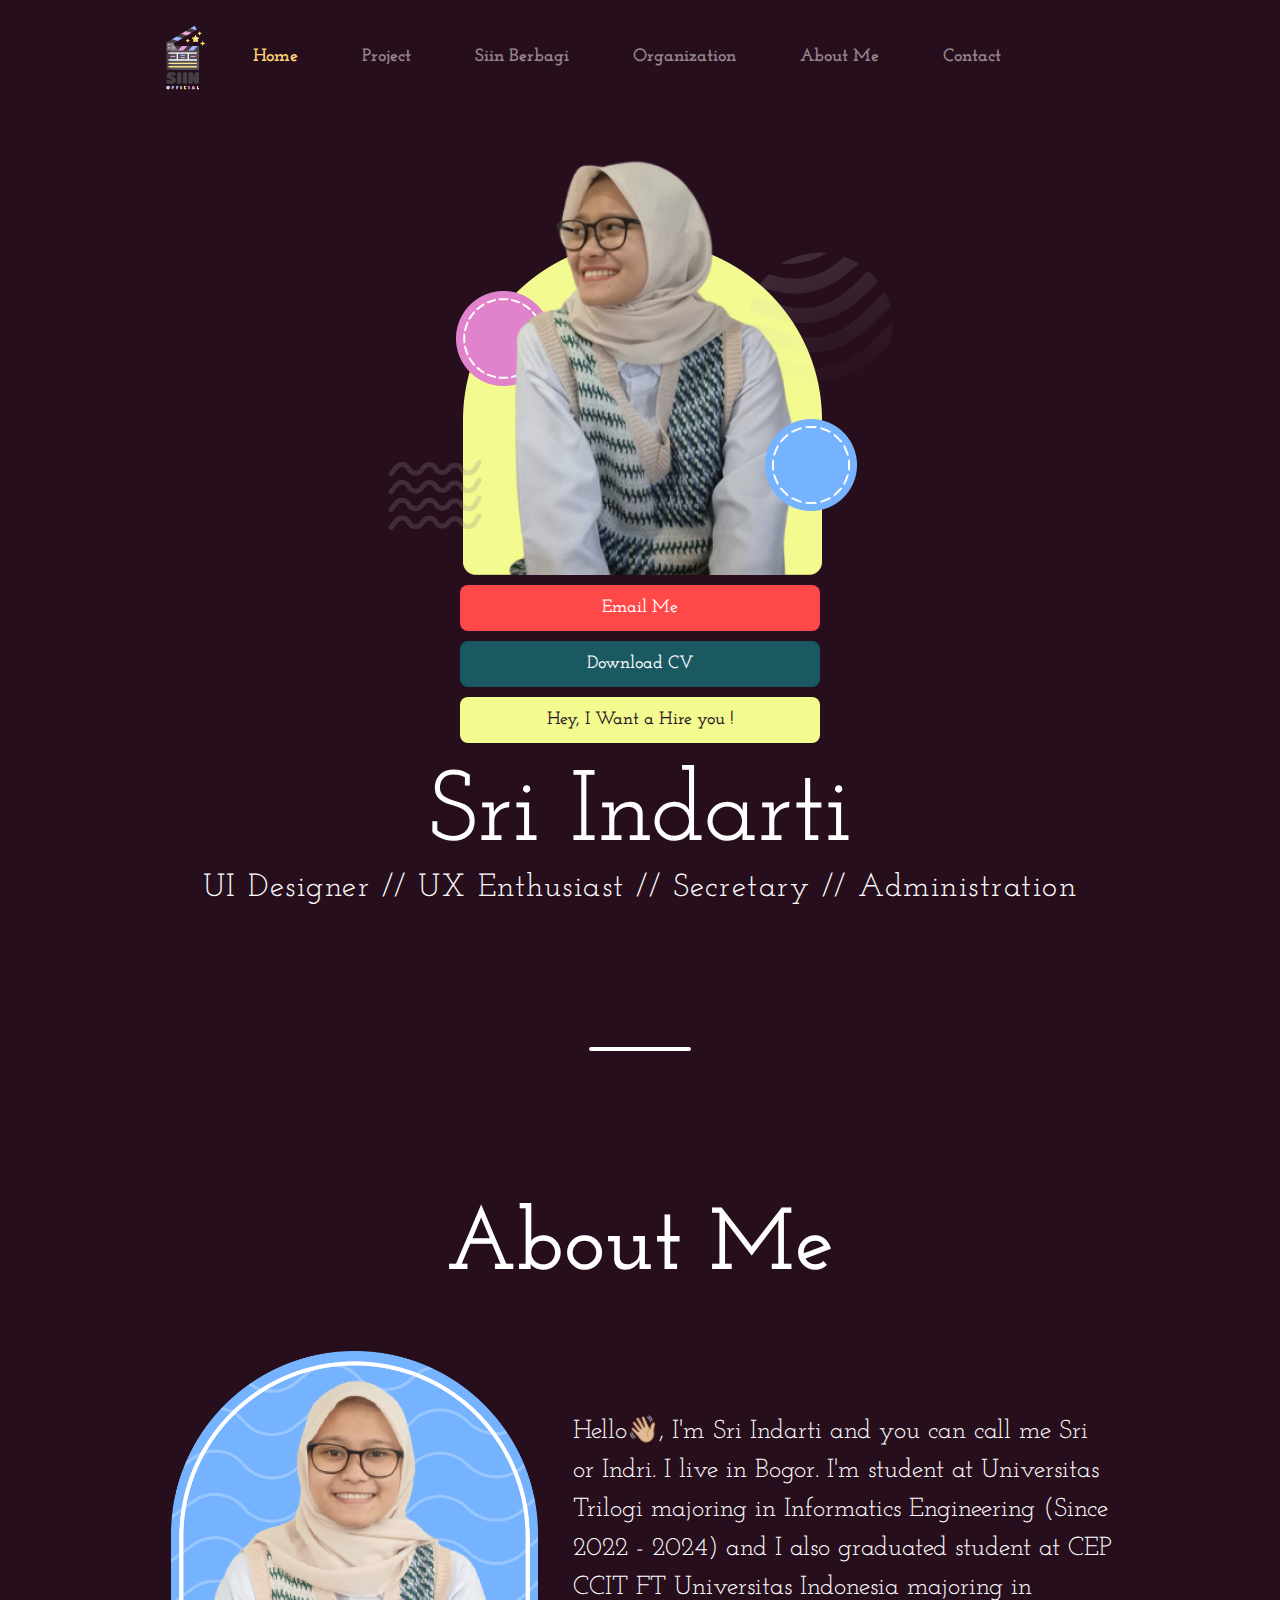
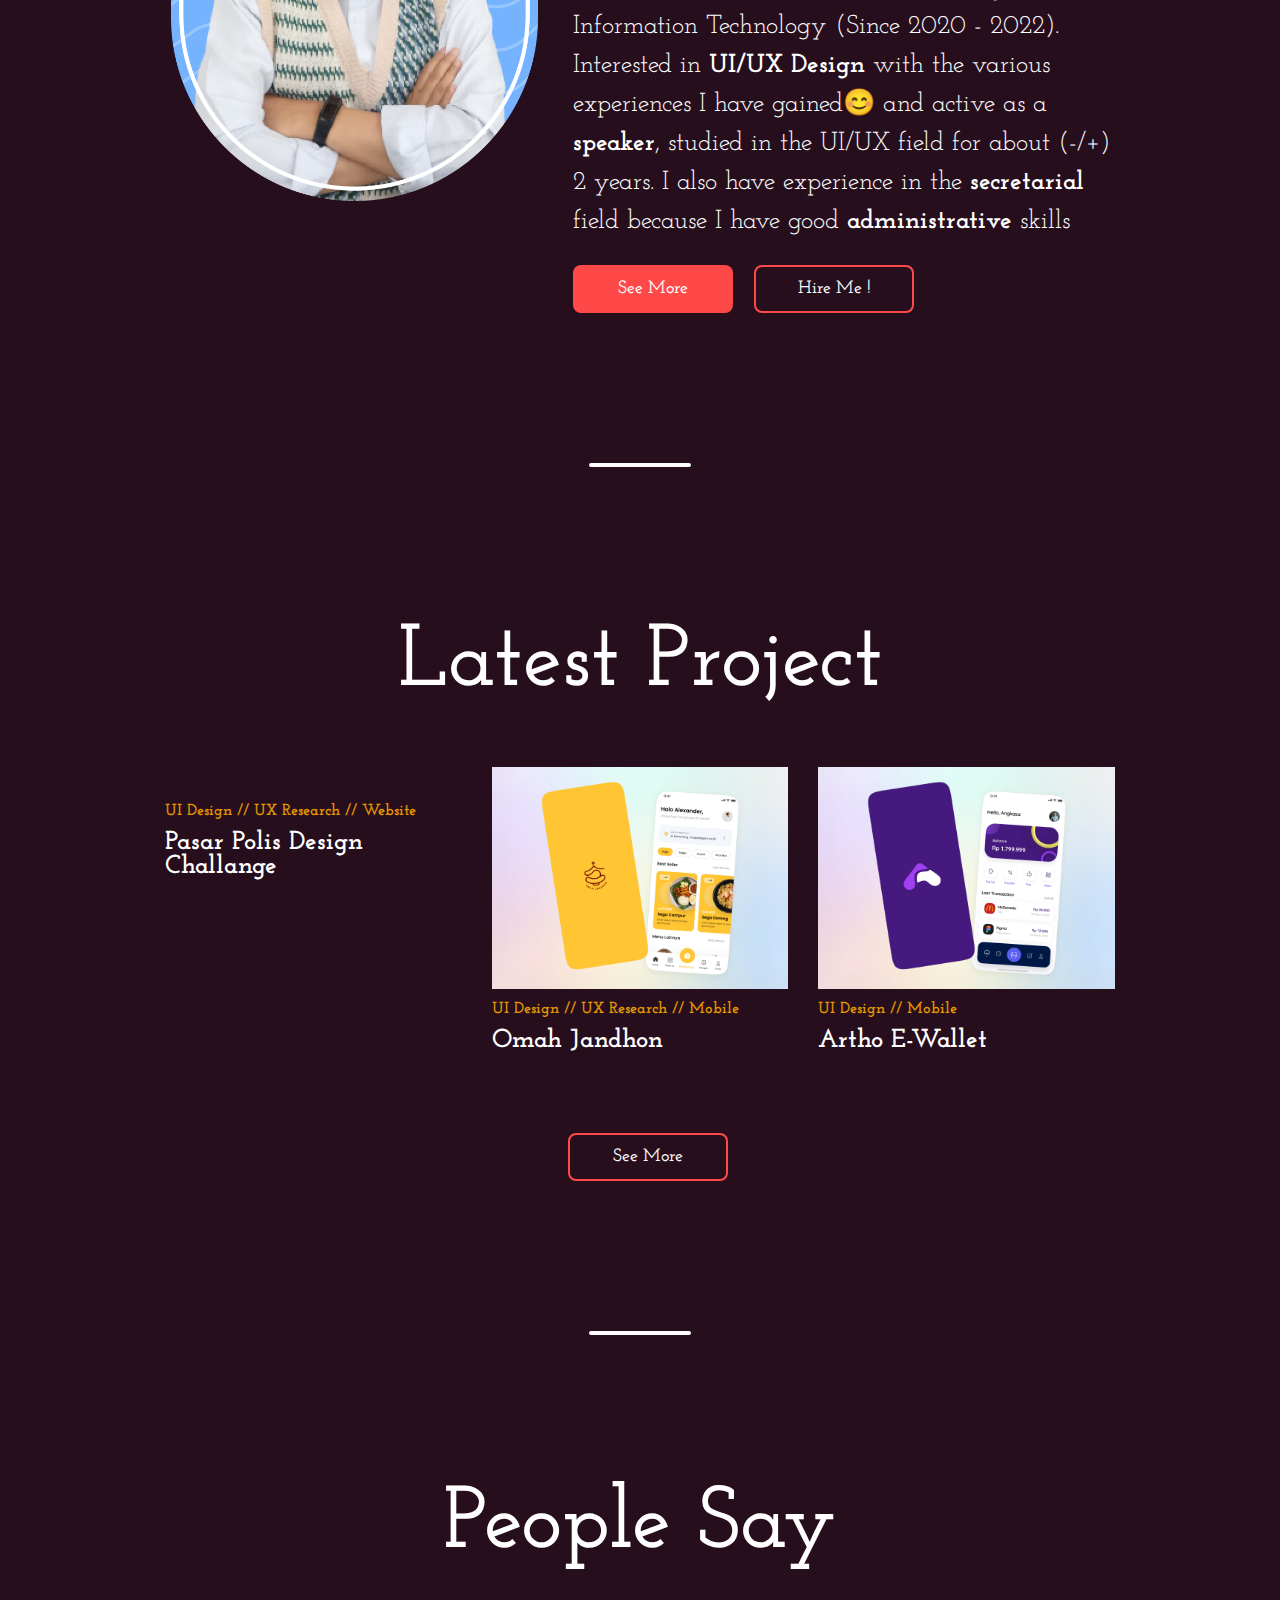
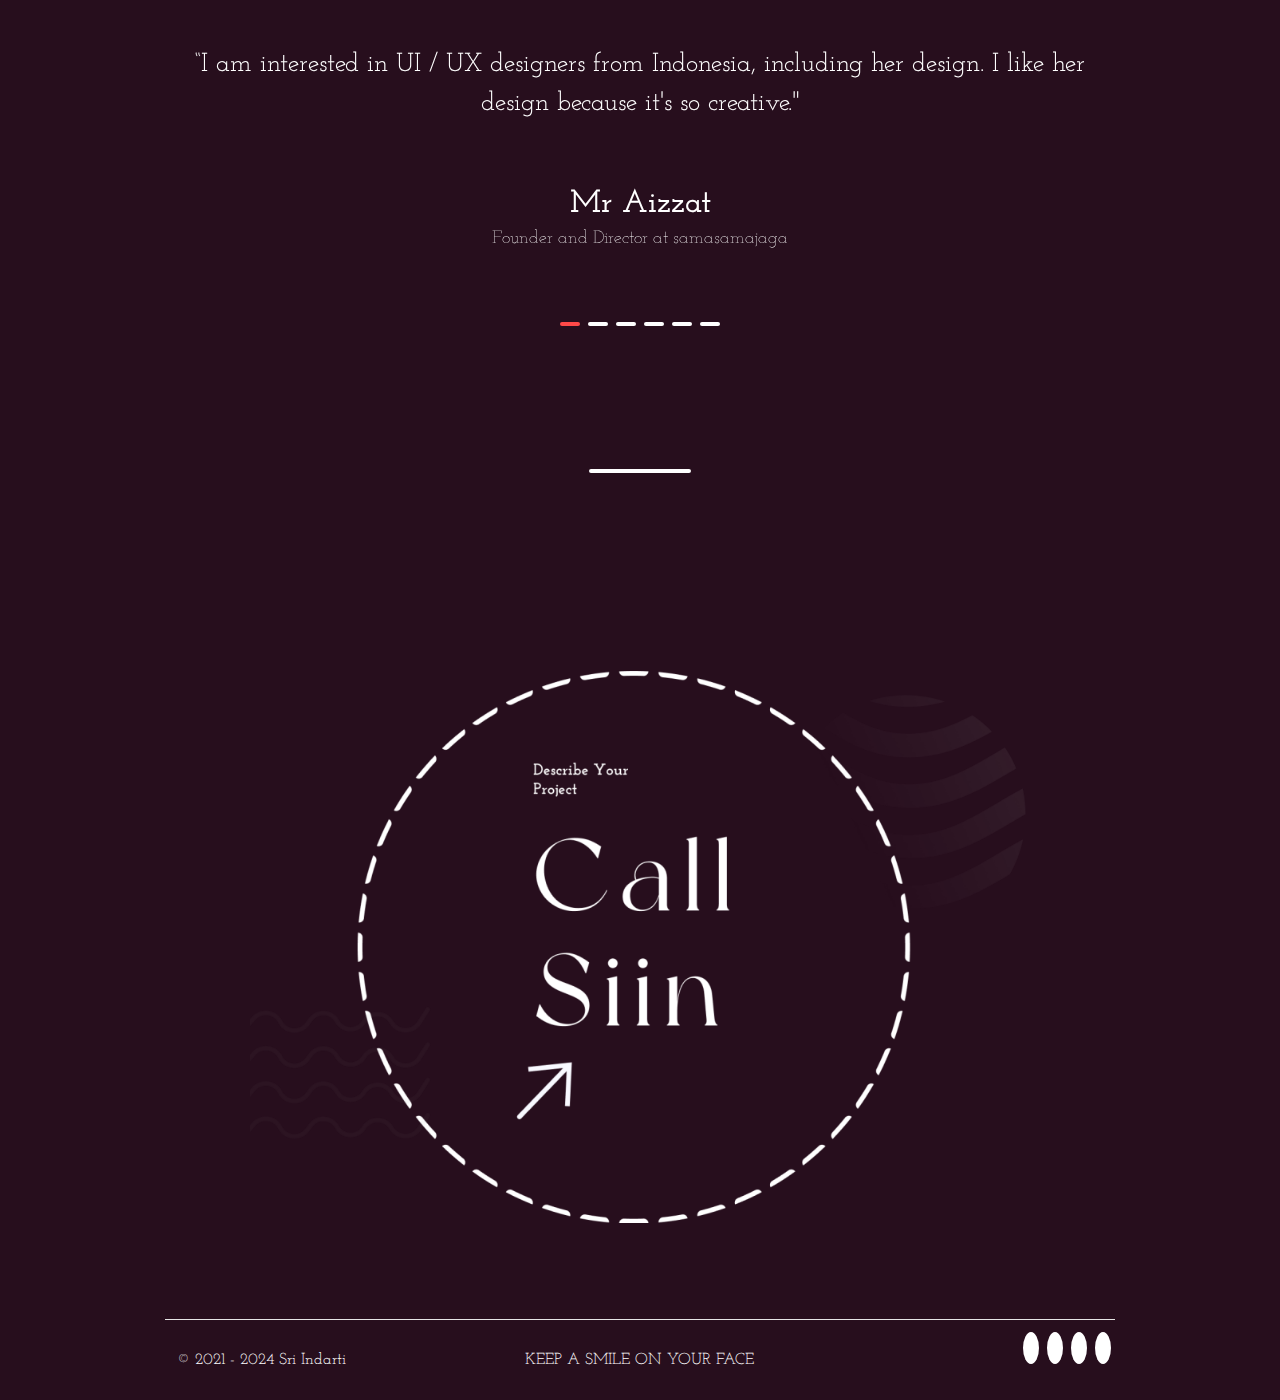
==== commit 6ceb4e91: "ubah footer" ====
--- a/index.html
+++ b/index.html
@@ -220,7 +220,7 @@
             <hr color="white"/>
             <div class="row">
                   <div class="col-lg-4 footerLeft">
-                        <p class="footerText">© 2021 - 2022 Sri Indarti</p>
+                        <p class="footerText">© 2021 - 2024 Sri Indarti</p>
                   </div>
                   <div class="col-lg-4 footerCenter">
                         <p class="footerText">KEEP A SMILE ON YOUR FACE</p>
--- a/css/landingpage.css
+++ b/css/landingpage.css
@@ -332,12 +332,7 @@
       }
       .fotoSatu{
             height: 310px;
-            margin-top: 24px;
-      }
-
-      .fotoSatuu{
-            width: 310px;
-            margin-top: 24px;
+            margin-top: 8px;
       }
 
       .button1{
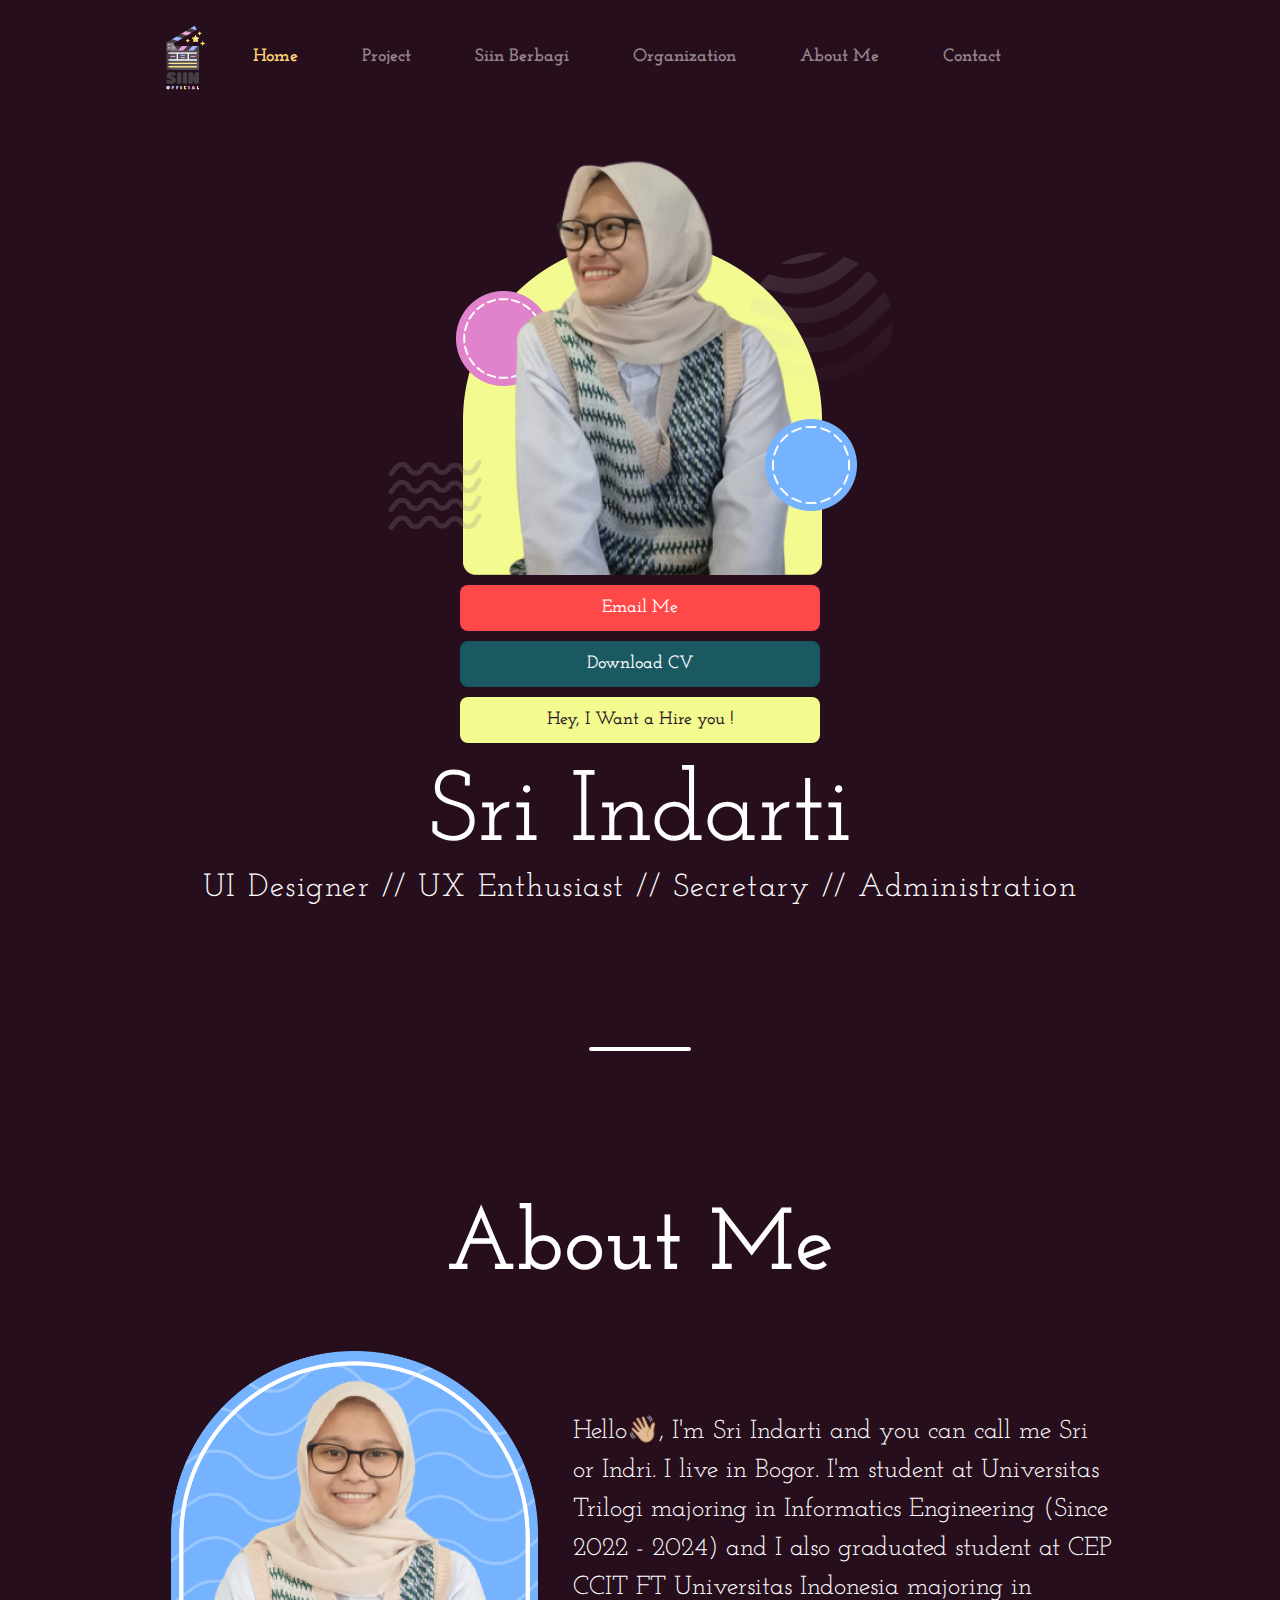
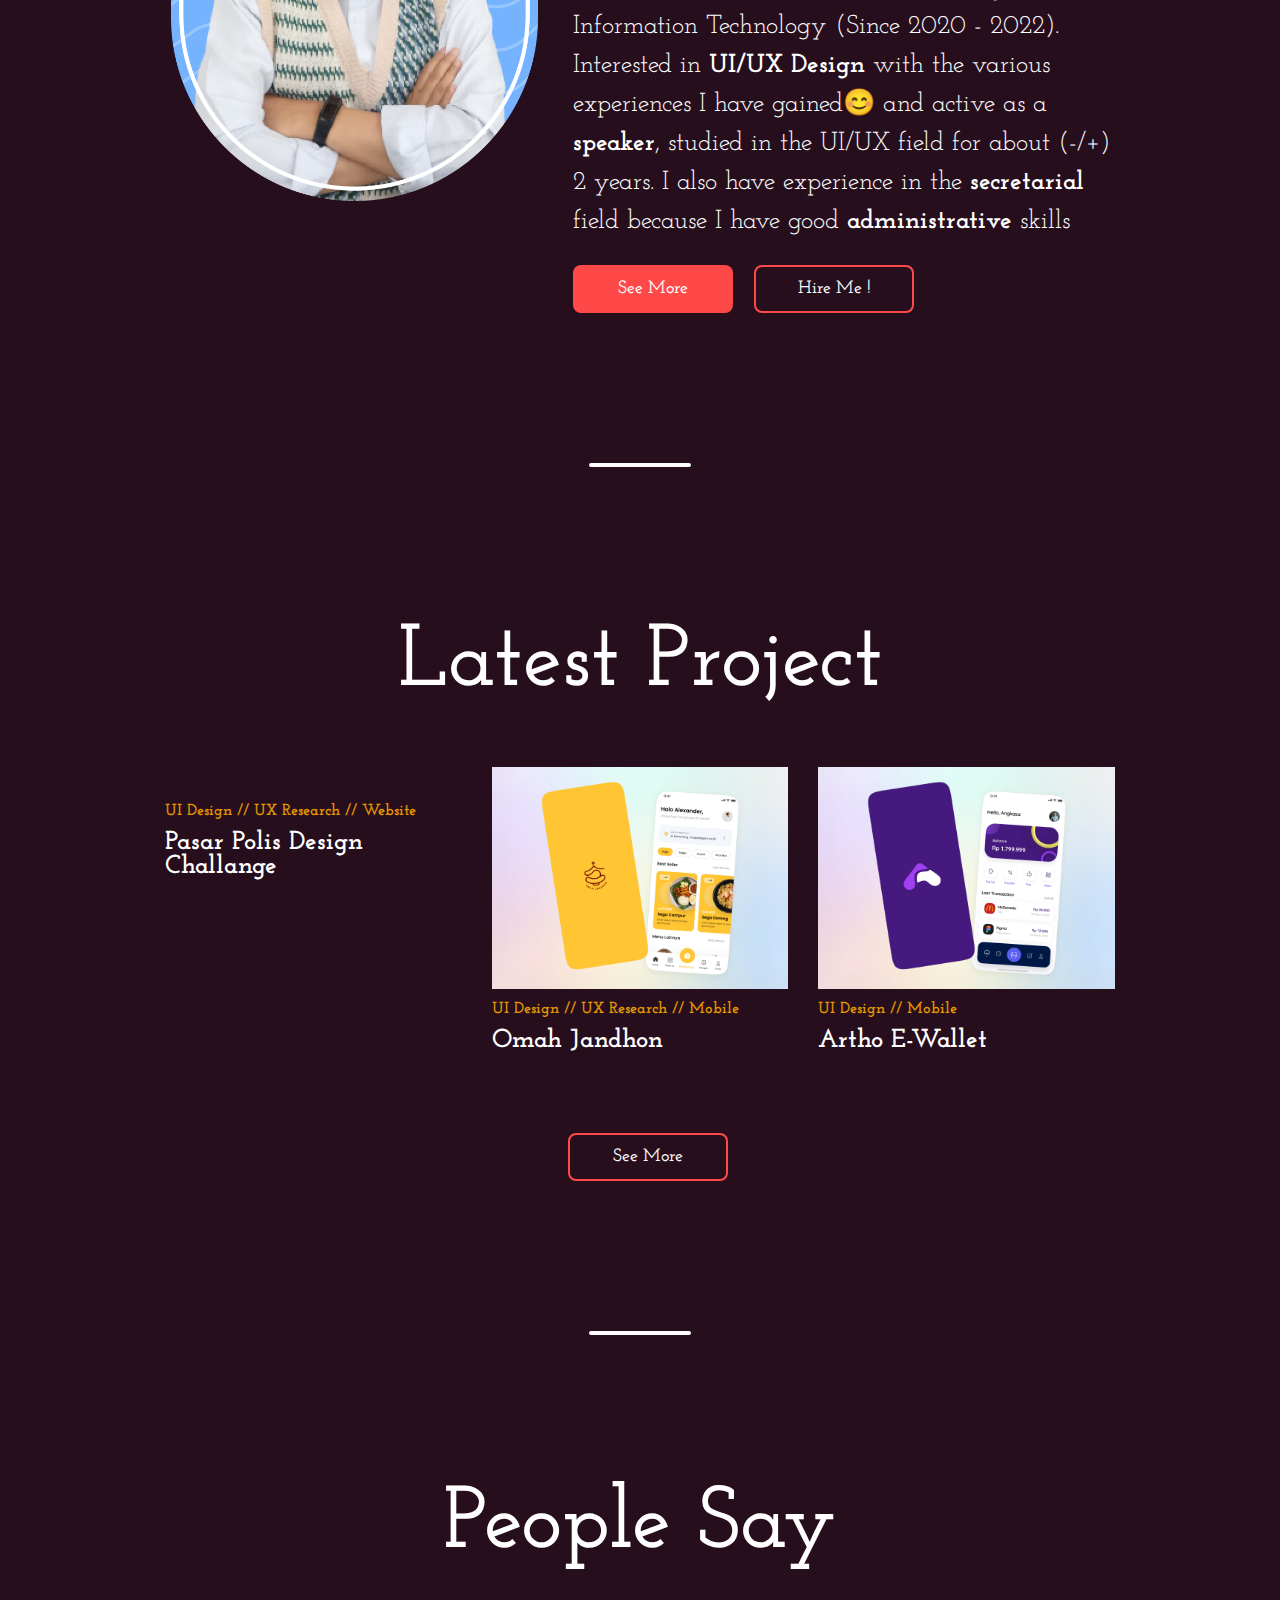
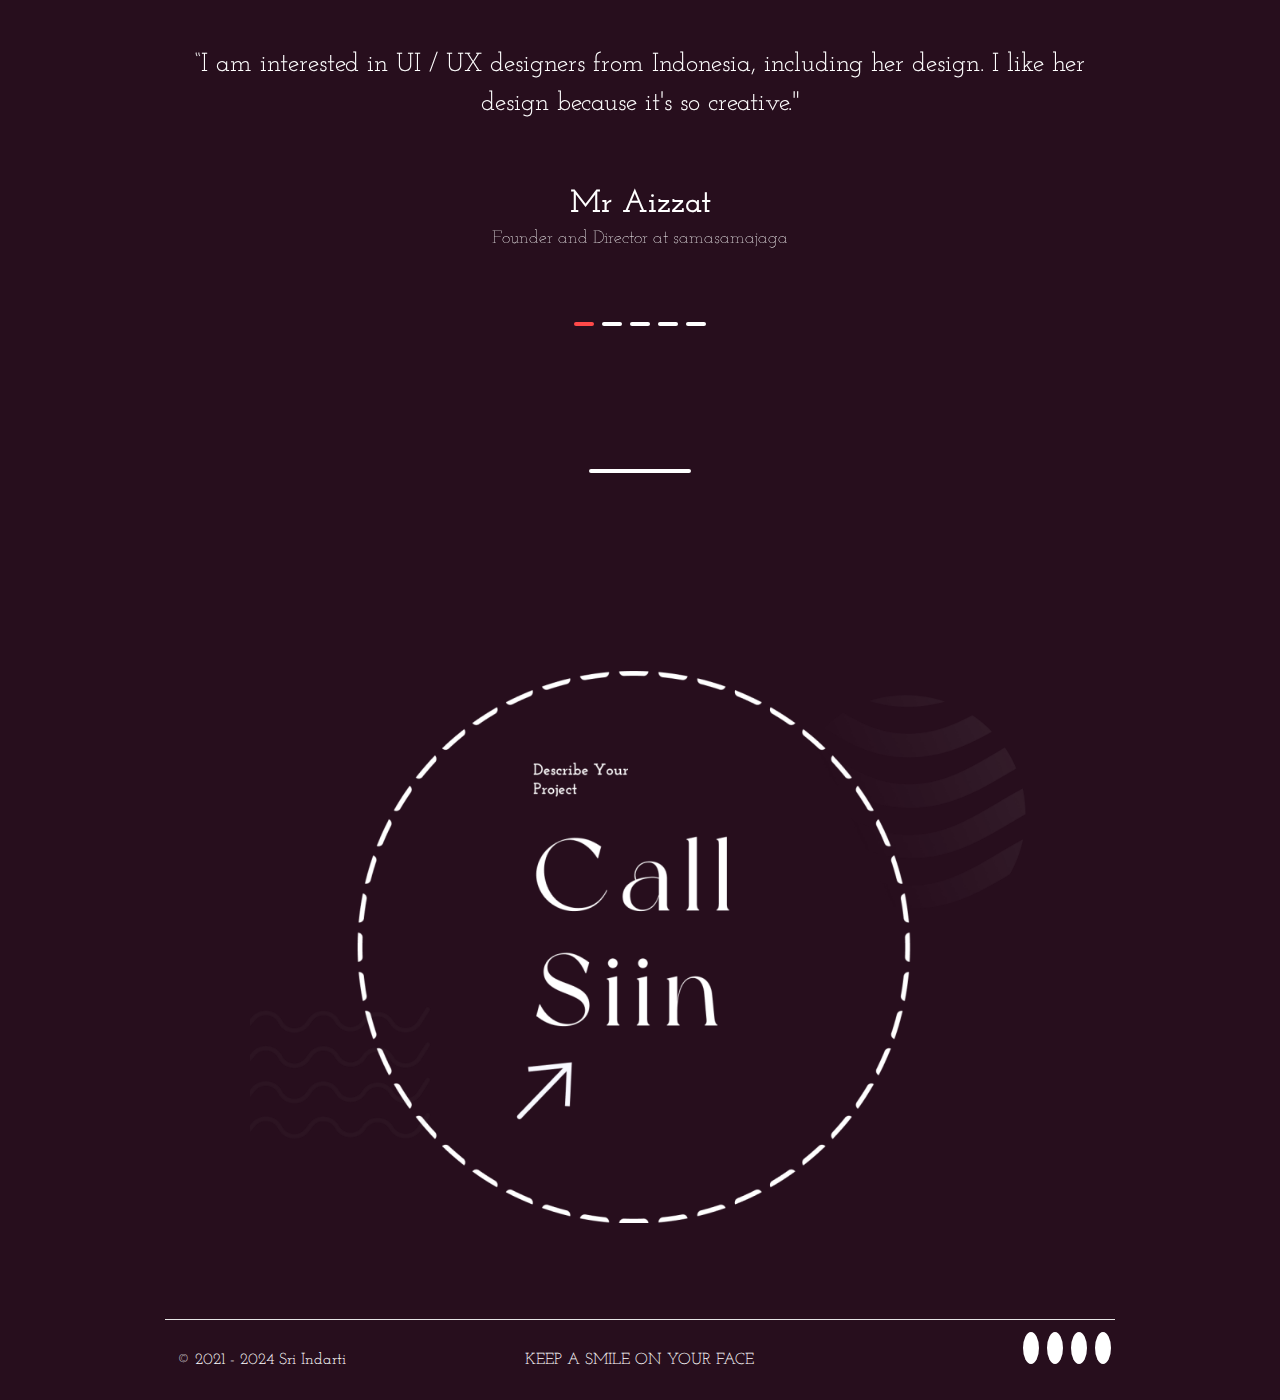
==== commit 75c31ed7: "Ubah Review" ====
--- a/index.html
+++ b/index.html
@@ -149,7 +149,6 @@
                                     <li data-target="#myCarousel" data-slide-to="2"></li>
                                     <li data-target="#myCarousel" data-slide-to="3"></li>
                                     <li data-target="#myCarousel" data-slide-to="4"></li>
-                                    <li data-target="#myCarousel" data-slide-to="5"></li>
                               </ol>   
 
                               <!-- Wrapper for carousel items -->
@@ -164,12 +163,6 @@
                                           <p class="testimonial">“Sri is a person who very talented in UI/UX Design"</p>
                                           <p class="overview">Mr Haikal Naufal</p>
                                           <p class="job">CEO PT Ribrick Teknologi Utama</p>
-                                    </div>
-
-                                    <div class="carousel-item">
-                                          <p class="testimonial">“Mrs. Sri Indarti Able to work well and professionally, responsible for the assigned tasks, has good skills and experience, Active in team discussions & providing solutions to problems that occur. As CEO, I see great potential in her and with proven quality of work and being able to make a real contribution to the company, I highly recommend her and will be a great and important asset.</p>
-                                          <p class="overview">Mr Zaki Udin Fauzi Br Utoyo</p>
-                                          <p class="job">CEO Career Network</p>
                                     </div>
 
                                     <div class="carousel-item">
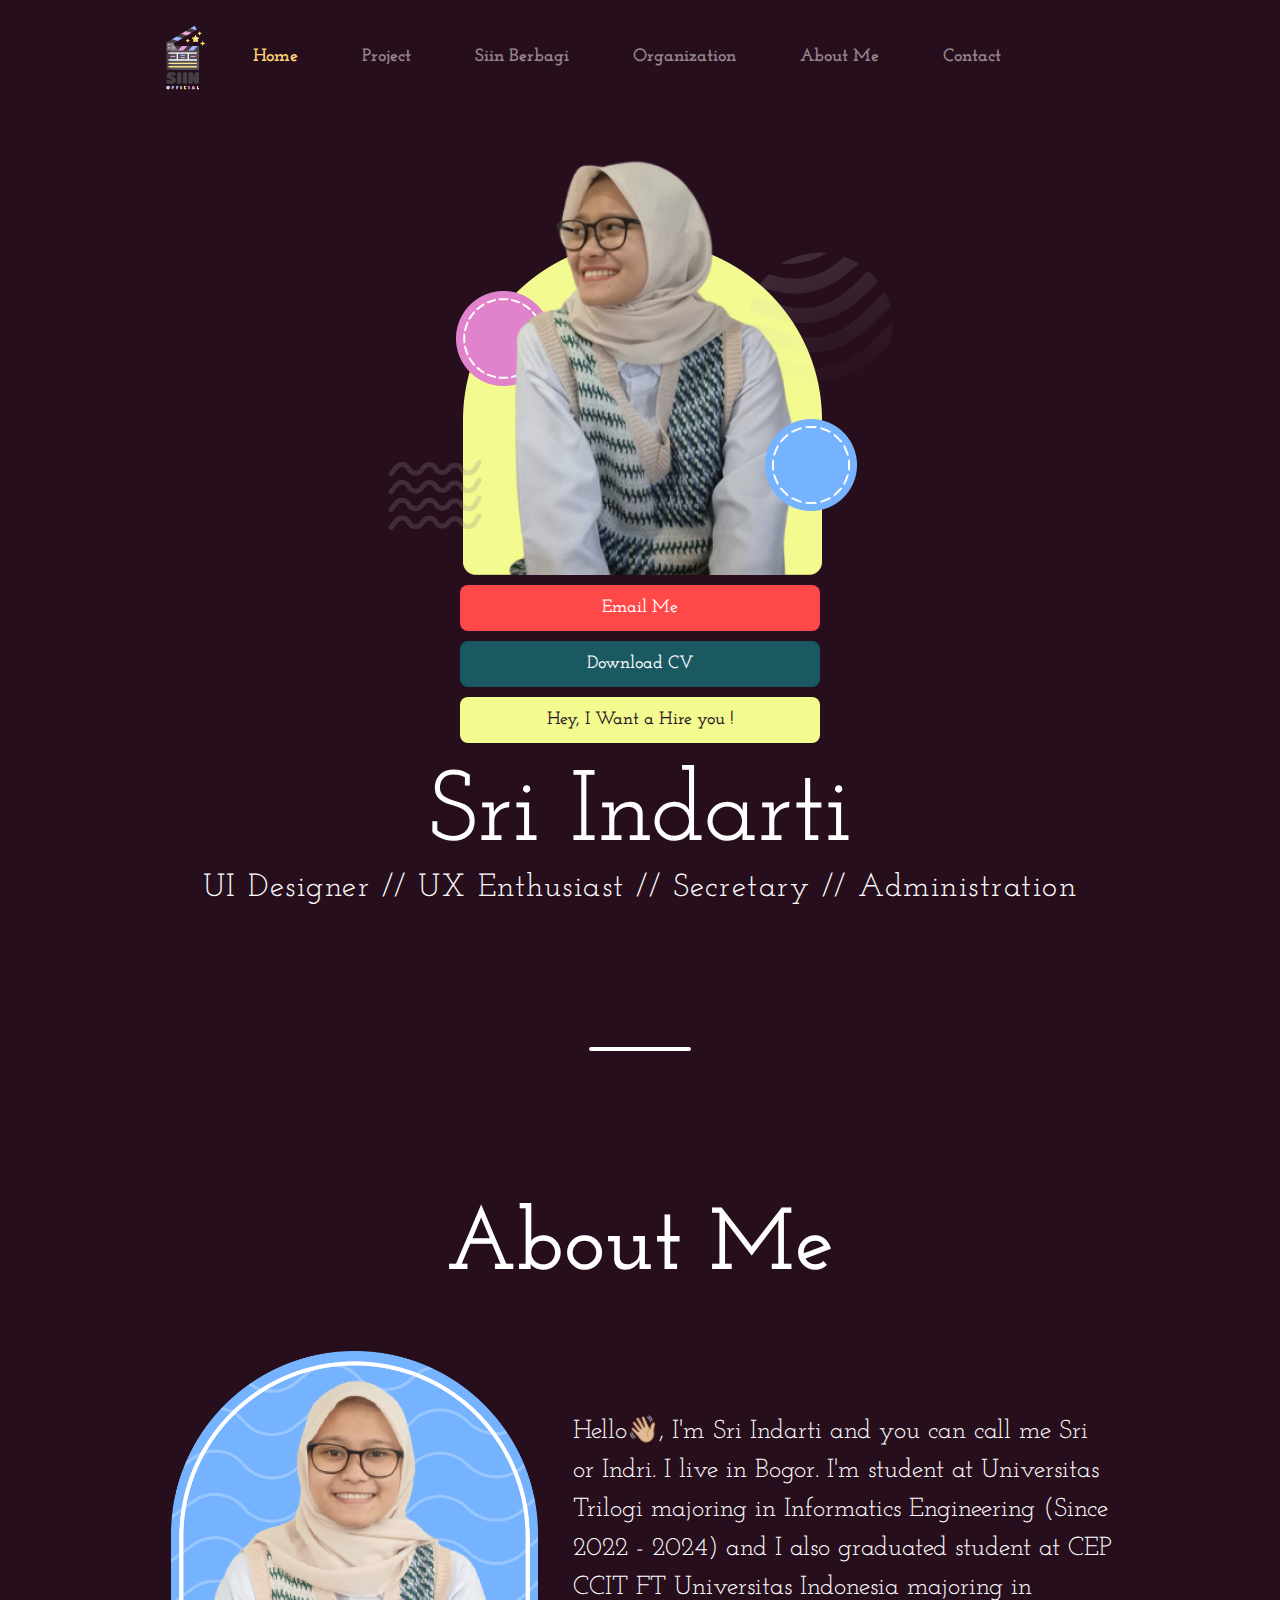
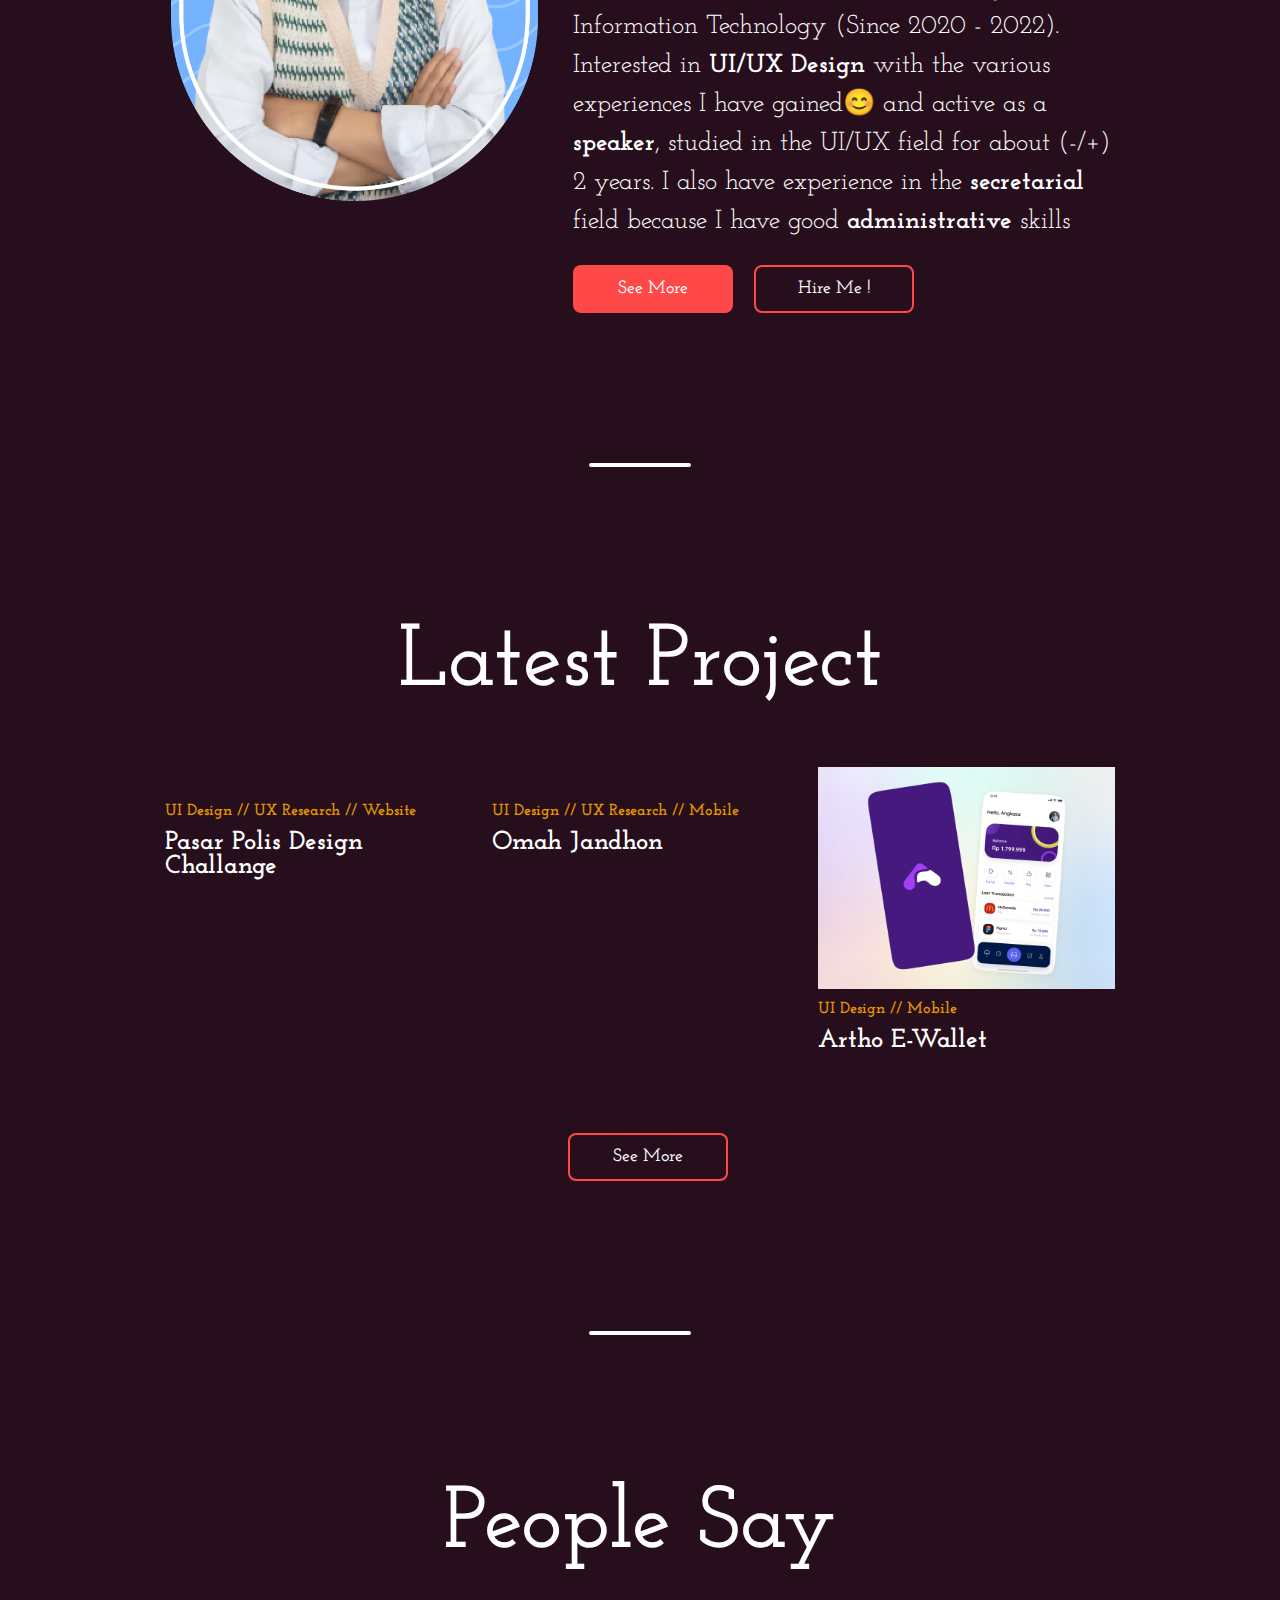
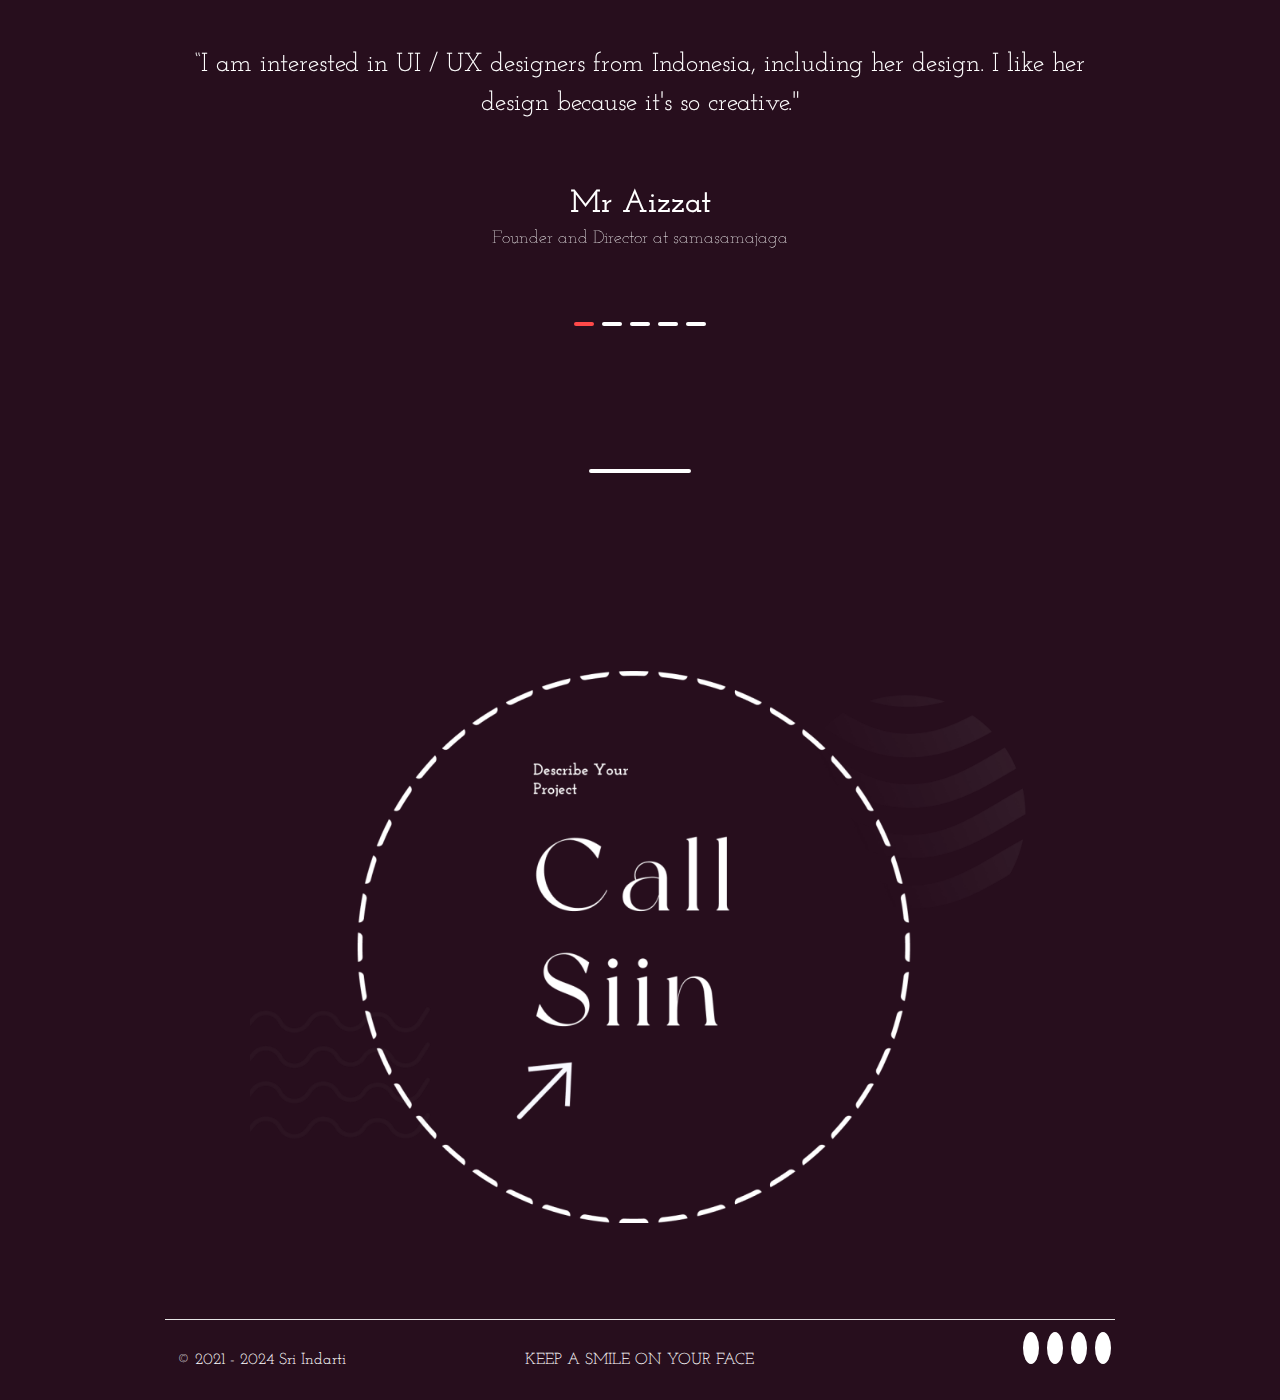
==== commit 378761fa: "Tambah Project" ====
--- a/index.html
+++ b/index.html
@@ -99,7 +99,7 @@
                   <div class="col-lg-4 col-12">
                         <div>
                               <a class="link" href="https://eight-corleggy-8d2.notion.site/Ada-yang-Baru-dari-Pasar-Polis-Employee-Benefit-2022-69cef97abc334b0baa855a4841270b34" target="_blank">
-                                    <img class="fotoProject" src="image/Pasar Polis.jpg" width="100%" alt="">
+                                    <img class="fotoProject" src="image/Pasar Polis.png" width="100%" alt="">
                               </a>
                               
                         </div>
@@ -110,7 +110,7 @@
                   <div class="col-lg-4 col-12">
                         <div>
                               <a class="link" href="https://www.notion.so/Omah-Jandhon-a2ee71519dfa44f3a3e365c5f49aeabe" target="_blank">
-                                    <img class="fotoProject" src="image/OmahJandhon.jpg" width="100%" alt="">
+                                    <img class="fotoProject" src="image/OmahJandhon.png" width="100%" alt="">
                               </a>
                               
                         </div>
